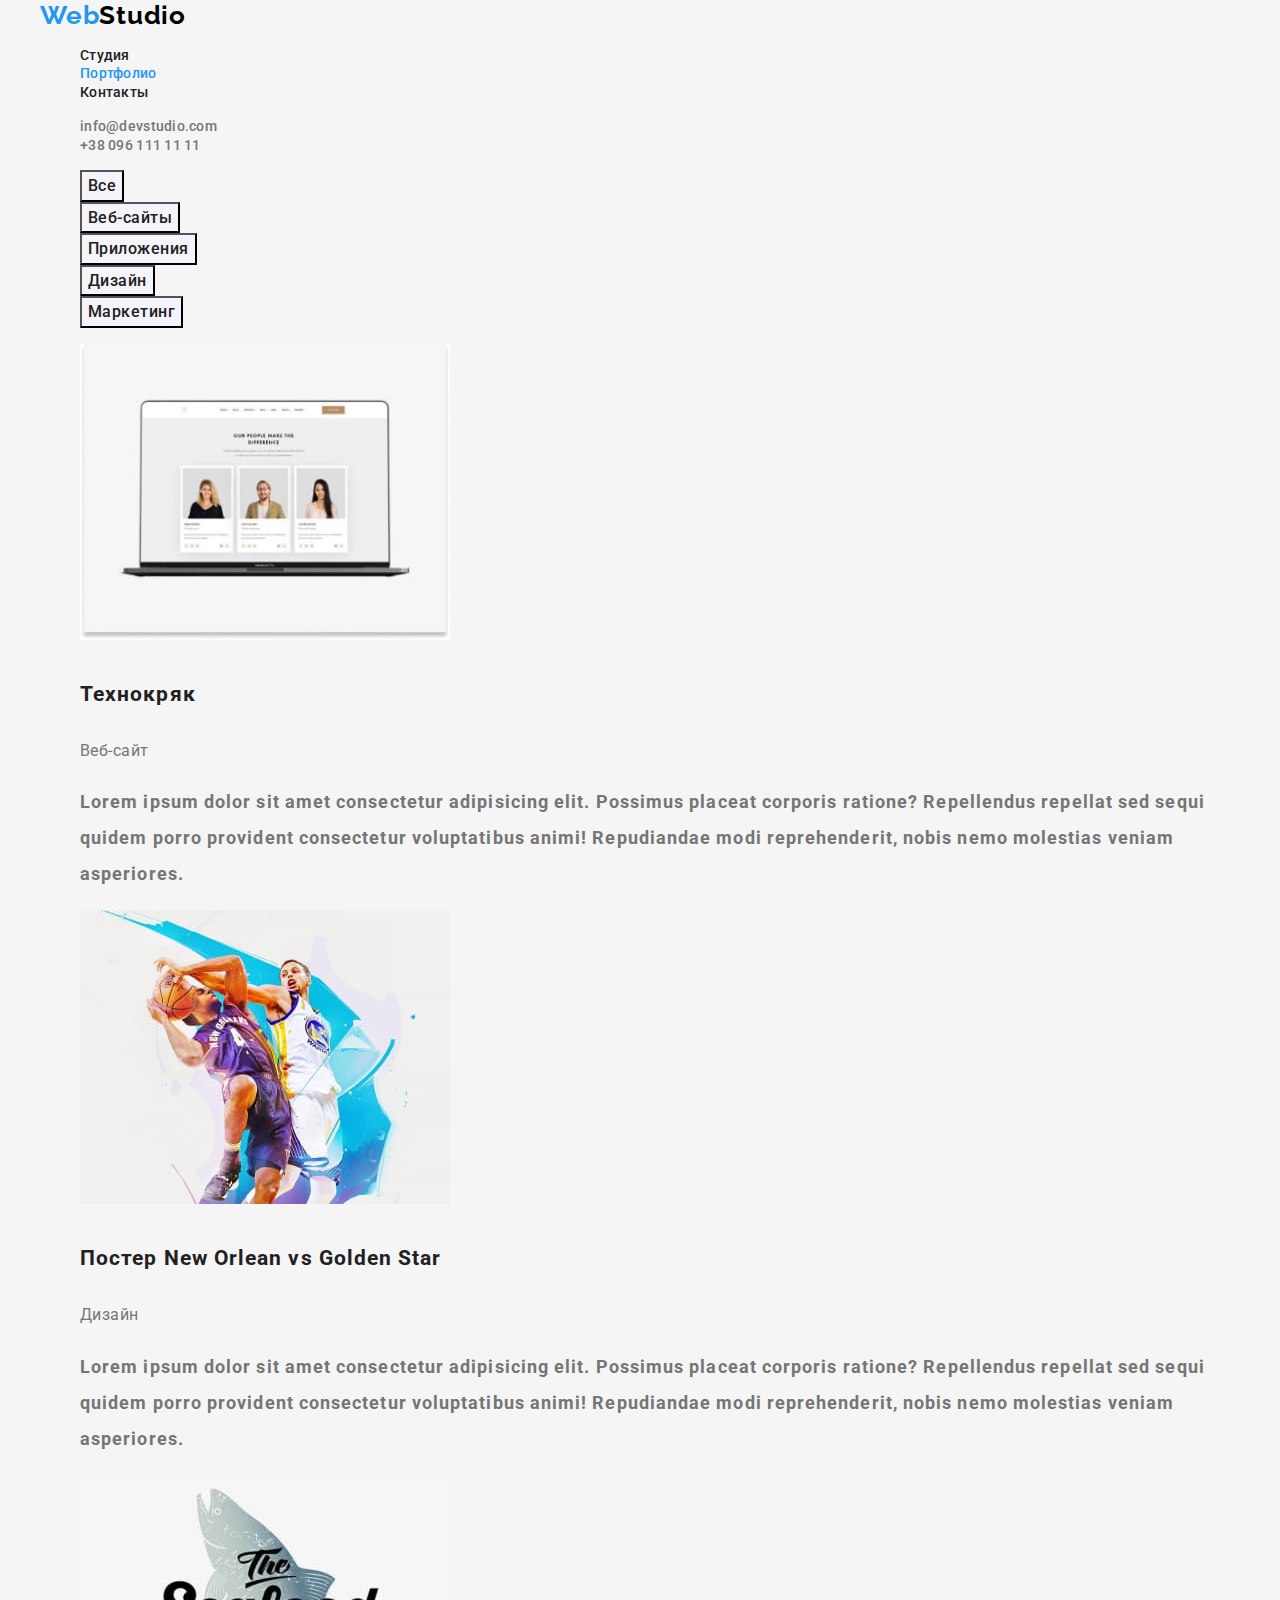
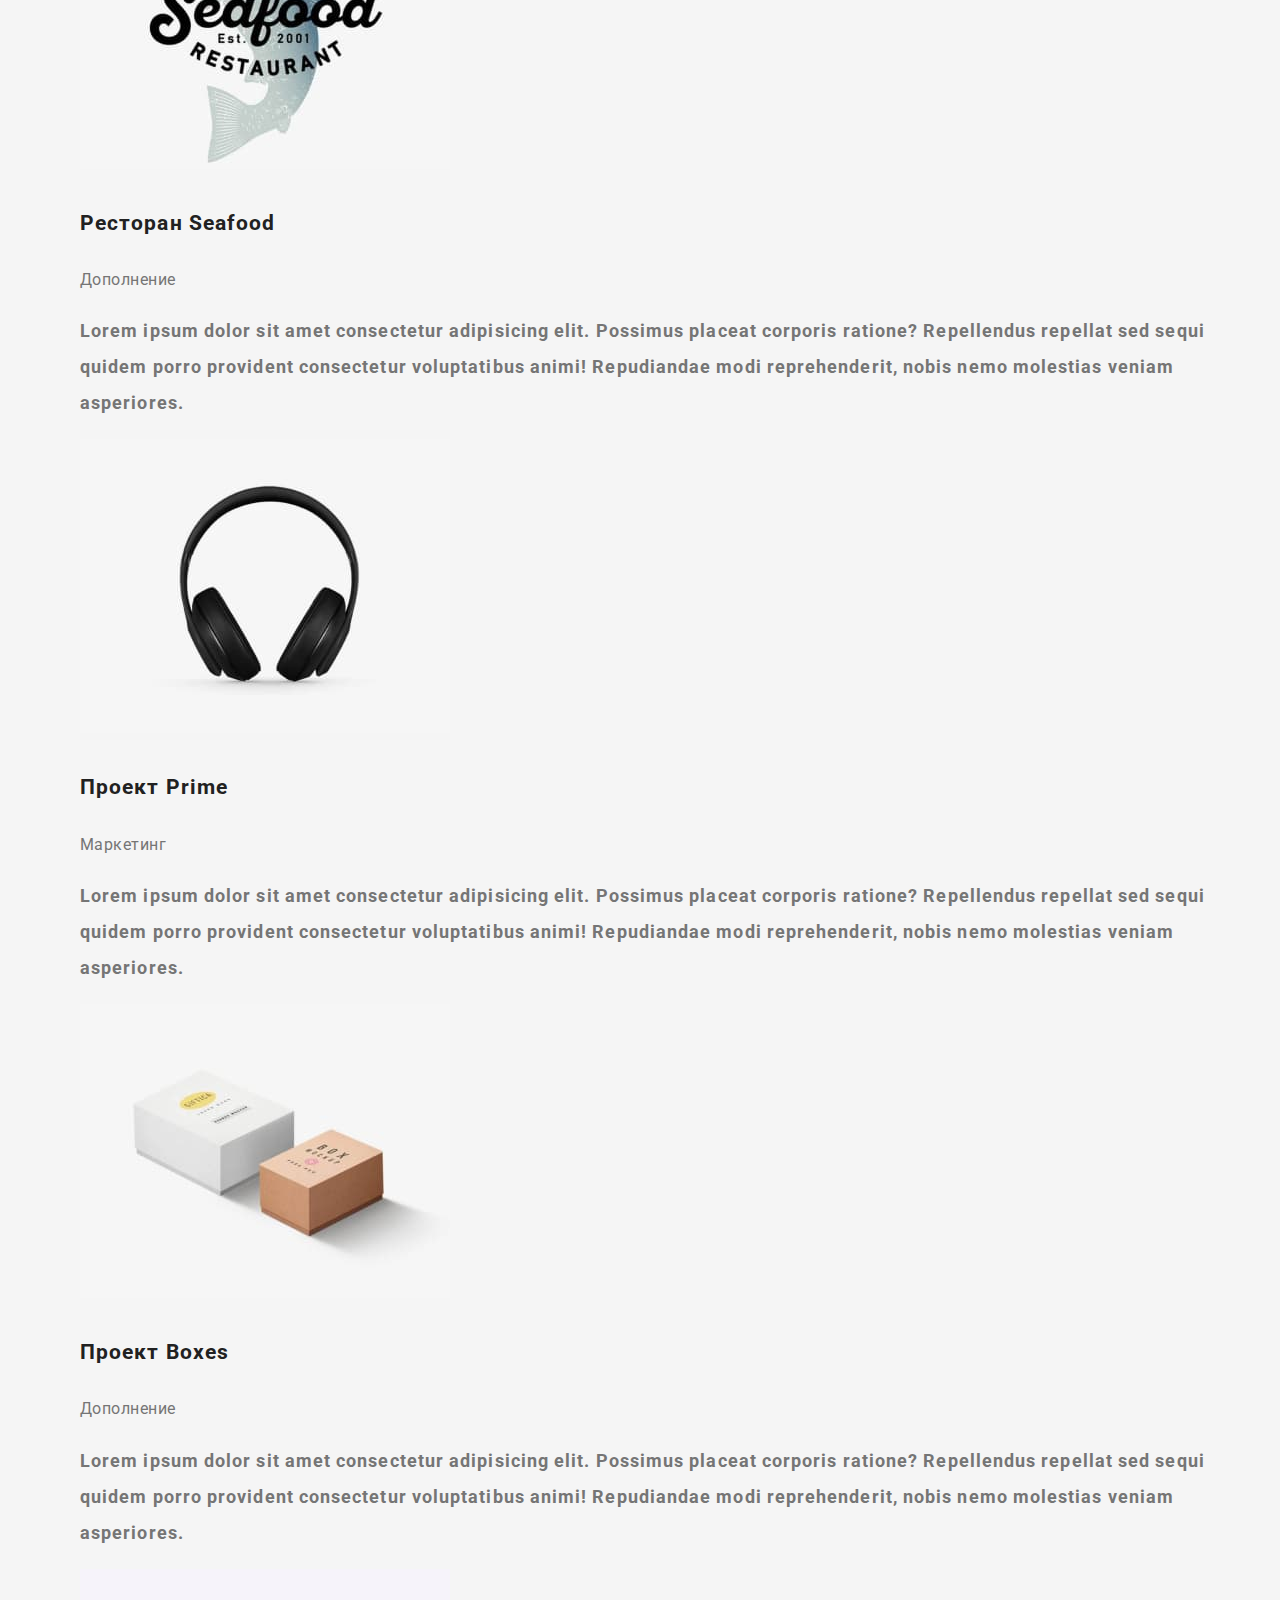
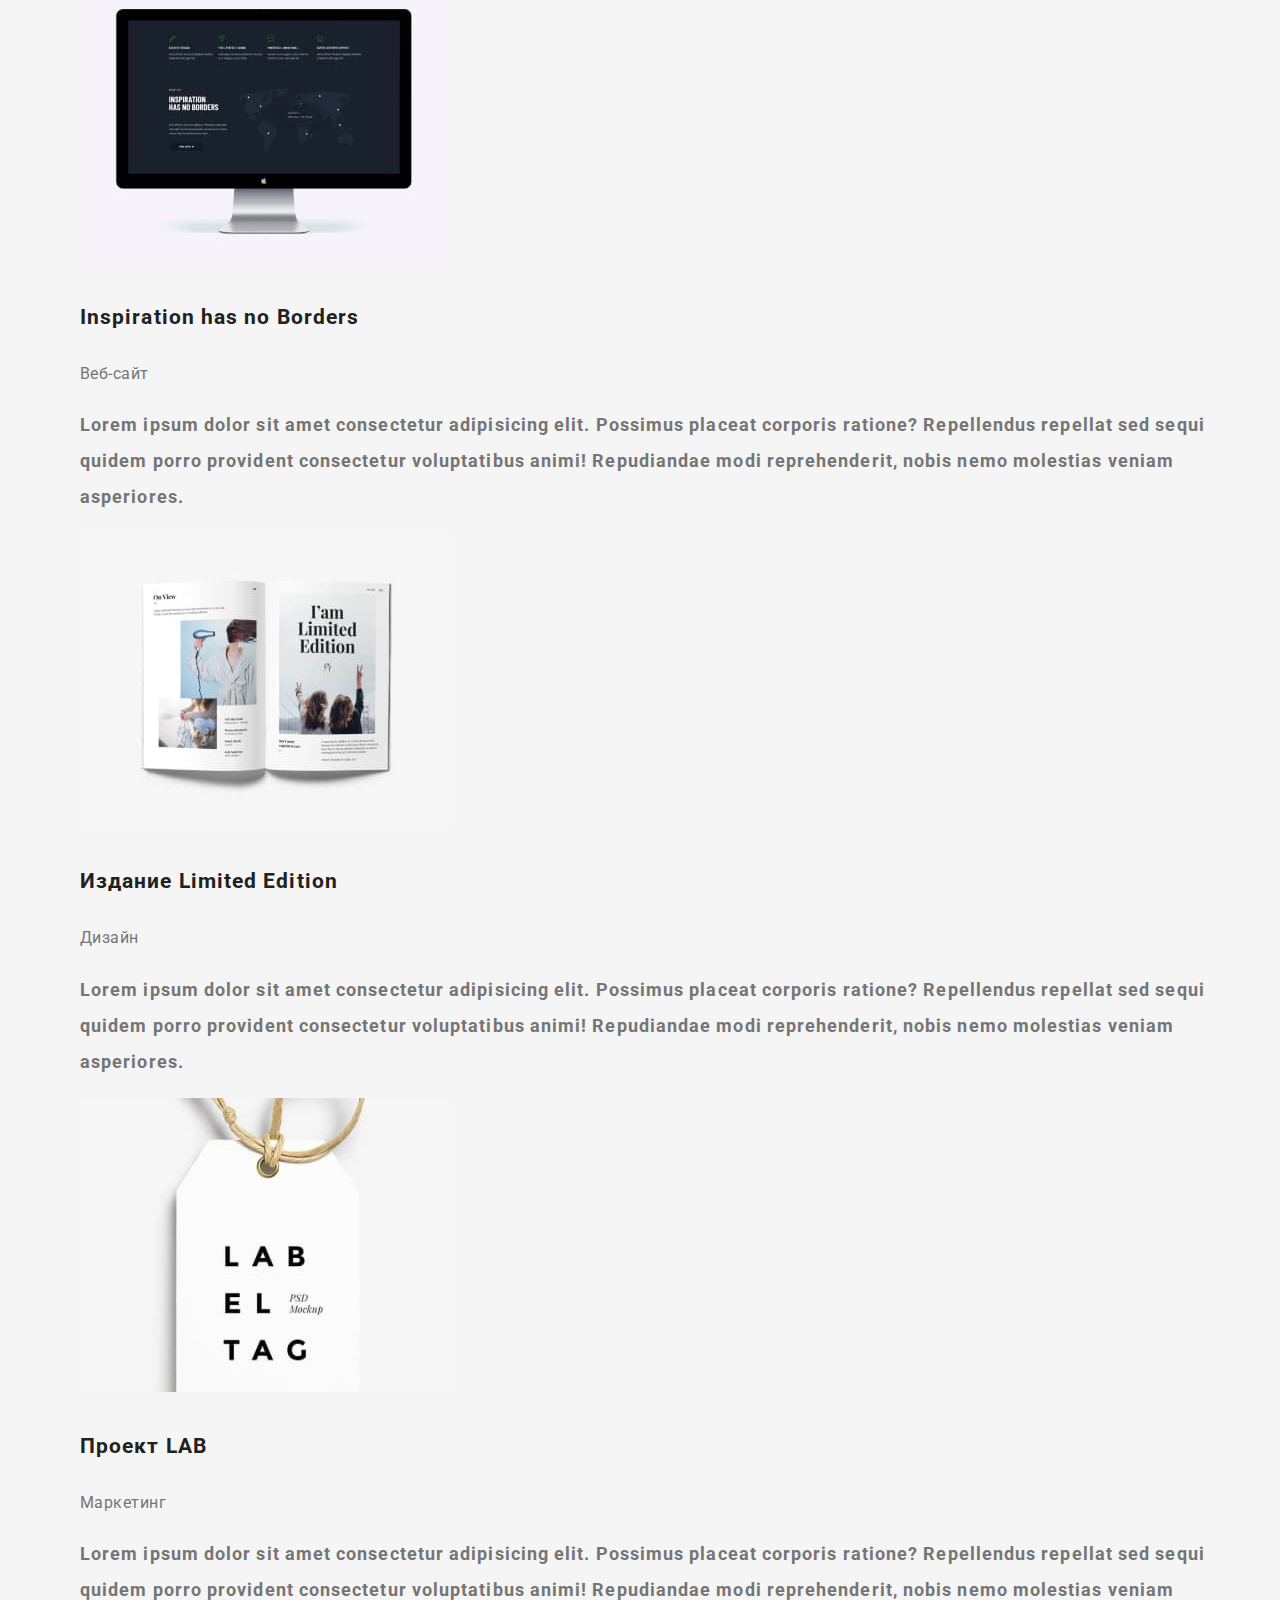
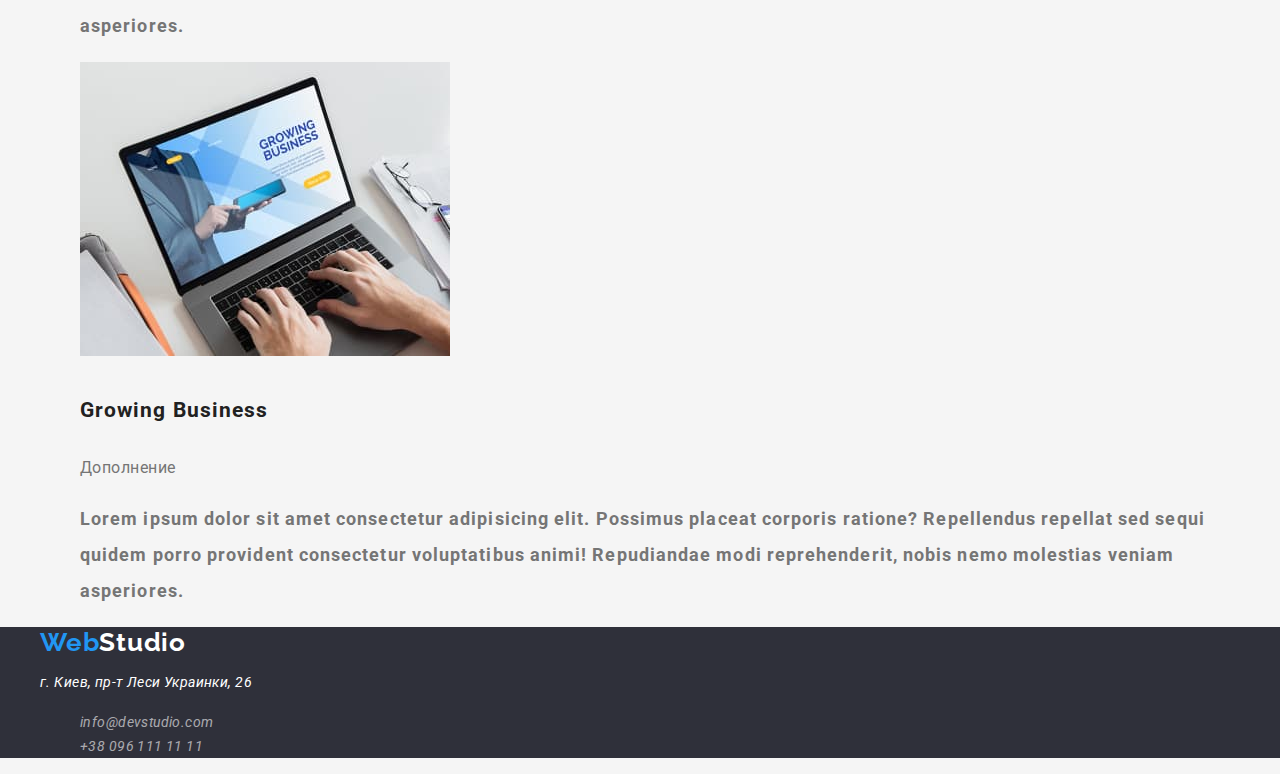
==== portfolio.html @ 1d590a6f "создал container" ====
<!DOCTYPE html>
<html lang="ru">
  <head>
    <meta charset="UTF-8" />
    <meta name="viewport" content="width=device-width, initial-scale=1.0" />
    <title>Document</title>
    <link rel="preconnect" href="https://fonts.googleapis.com" />
    <link rel="preconnect" href="https://fonts.gstatic.com" crossorigin />
    <link
      href="https://fonts.googleapis.com/css2?family=Raleway:wght@700&family=Roboto:wght@400;500;700;900&display=swap"
      rel="stylesheet"
    />
    <link
      rel="stylesheet"
      href="https://cdnjs.cloudflare.com/ajax/libs/modern-normalize/2.0.0/modern-normalize.min.css"
    />
    <link rel="stylesheet" href="./css/styles.css" />
  </head>
  <body class="page">
    <!--Шапка сайта-->
    <header>
      <nav class="container">
        <a class="logo link" href="./index.html">
          <span class="web">Web</span>Studio
        </a>
        <ul class="site-nav list">
          <li><a class="link" href="./index.html">Студия</a></li>
          <li><a class="link current" href="">Портфолио</a></li>
          <li><a class="link" href="">Контакты</a></li>
        </ul>

        <ul class="auth-nav list">
          <li><a class="link" href="">info@devstudio.com</a></li>
          <li><a class="link" href="">+38 096 111 11 11</a></li>
        </ul>
      </nav>
    </header>

    <!-- Проекты -->
    <main>
      <section>
        <div class="container">
          <ul class="filter-buttons list">
            <li><button type="button">Все</button></li>
            <li>
              <button type="button">Веб-сайты</button>
            </li>
            <li>
              <button type="button">Приложения</button>
            </li>
            <li><button type="button">Дизайн</button></li>
            <li>
              <button type="button">Маркетинг</button>
            </li>
          </ul>
        </div>

        <div class="container">
          <ul class="portfolio-items list">
            <li>
              <a class="item link" href=""
                ><img
                  src="./images/portfolio/img1.jpg"
                  alt="фотографии людей на экране ноутбука"
                  width="370"
                />
                <h3>Технокряк</h3>
                <p class="project">Веб-сайт</p>
                <p class="project-description">
                  Lorem ipsum dolor sit amet consectetur adipisicing elit.
                  Possimus placeat corporis ratione? Repellendus repellat sed
                  sequi quidem porro provident consectetur voluptatibus animi!
                  Repudiandae modi reprehenderit, nobis nemo molestias veniam
                  asperiores.
                </p></a
              >
            </li>
            <li>
              <a class="item link" href="">
                <img
                  src="./images/portfolio/img2.jpg"
                  alt="два баскетболиста"
                  width="370"
                />
                <h3>Постер New Orlean vs Golden Star</h3>
                <p class="project">Дизайн</p>
                <p class="project-description">
                  Lorem ipsum dolor sit amet consectetur adipisicing elit.
                  Possimus placeat corporis ratione? Repellendus repellat sed
                  sequi quidem porro provident consectetur voluptatibus animi!
                  Repudiandae modi reprehenderit, nobis nemo molestias veniam
                  asperiores.
                </p></a
              >
            </li>
            <li>
              <a class="item link" href="">
                <img
                  src="./images/portfolio/img3.jpg"
                  alt="логотип ресторана"
                  width="370"
                />
                <h3>Ресторан Seafood</h3>
                <p class="project">Дополнение</p>
                <p class="project-description">
                  Lorem ipsum dolor sit amet consectetur adipisicing elit.
                  Possimus placeat corporis ratione? Repellendus repellat sed
                  sequi quidem porro provident consectetur voluptatibus animi!
                  Repudiandae modi reprehenderit, nobis nemo molestias veniam
                  asperiores.
                </p></a
              >
            </li>
            <li>
              <a class="item link" href="">
                <img
                  src="./images/portfolio/img4.jpg"
                  alt="наушники"
                  width="370"
                />
                <h3>Проект Prime</h3>
                <p class="project">Маркетинг</p>
                <p class="project-description">
                  Lorem ipsum dolor sit amet consectetur adipisicing elit.
                  Possimus placeat corporis ratione? Repellendus repellat sed
                  sequi quidem porro provident consectetur voluptatibus animi!
                  Repudiandae modi reprehenderit, nobis nemo molestias veniam
                  asperiores.
                </p></a
              >
            </li>
            <li>
              <a class="item link" href="">
                <img
                  src="./images/portfolio/img5.jpg"
                  alt="две коробки"
                  width="370"
                />
                <h3>Проект Boxes</h3>
                <p class="project">Дополнение</p>
                <p class="project-description">
                  Lorem ipsum dolor sit amet consectetur adipisicing elit.
                  Possimus placeat corporis ratione? Repellendus repellat sed
                  sequi quidem porro provident consectetur voluptatibus animi!
                  Repudiandae modi reprehenderit, nobis nemo molestias veniam
                  asperiores.
                </p></a
              >
            </li>
            <li>
              <a class="item link" href="">
                <img
                  src="./images/portfolio/img6.jpg"
                  alt="монитор компьютера"
                  width="370"
                />
                <h3>Inspiration has no Borders</h3>
                <p class="project">Веб-сайт</p>
                <p class="project-description">
                  Lorem ipsum dolor sit amet consectetur adipisicing elit.
                  Possimus placeat corporis ratione? Repellendus repellat sed
                  sequi quidem porro provident consectetur voluptatibus animi!
                  Repudiandae modi reprehenderit, nobis nemo molestias veniam
                  asperiores.
                </p></a
              >
            </li>
            <li>
              <a class="item link" href="">
                <img
                  src="./images/portfolio/img7.jpg"
                  alt="открытая книга"
                  width="370"
                />
                <h3>Издание Limited Edition</h3>
                <p class="project">Дизайн</p>
                <p class="project-description">
                  Lorem ipsum dolor sit amet consectetur adipisicing elit.
                  Possimus placeat corporis ratione? Repellendus repellat sed
                  sequi quidem porro provident consectetur voluptatibus animi!
                  Repudiandae modi reprehenderit, nobis nemo molestias veniam
                  asperiores.
                </p></a
              >
            </li>
            <li>
              <a class="item link" href="">
                <img
                  src="./images/portfolio/img8.jpg"
                  alt="ярлык на нитке"
                  width="370"
                />
                <h3>Проект LAB</h3>
                <p class="project">Маркетинг</p>
                <p class="project-description">
                  Lorem ipsum dolor sit amet consectetur adipisicing elit.
                  Possimus placeat corporis ratione? Repellendus repellat sed
                  sequi quidem porro provident consectetur voluptatibus animi!
                  Repudiandae modi reprehenderit, nobis nemo molestias veniam
                  asperiores.
                </p></a
              >
            </li>
            <li>
              <a class="item link" href="">
                <img
                  src="./images/portfolio/img9.jpg"
                  alt="человек работющий за ноутбуком"
                  width="370"
                />
                <h3>Growing Business</h3>
                <p class="project">Дополнение</p>
                <p class="project-description">
                  Lorem ipsum dolor sit amet consectetur adipisicing elit.
                  Possimus placeat corporis ratione? Repellendus repellat sed
                  sequi quidem porro provident consectetur voluptatibus animi!
                  Repudiandae modi reprehenderit, nobis nemo molestias veniam
                  asperiores.
                </p></a
              >
            </li>
          </ul>
        </div>
      </section>
    </main>

    <!--Подвал-->
    <footer class="main-footer">
      <div class="container">
        <a class="logo link" href="/index.html">
          <span class="web">Web</span>Studio
        </a>
        <address>
          <p class="location">г. Киев, пр-т Леси Украинки, 26</p>
        </address>
        <address>
          <ul class="list">
            <li class="address-element">
              <a class="link" href="">info@devstudio.com</a>
            </li>
            <li class="address-element">
              <a class="link" href="">+38 096 111 11 11</a>
            </li>
          </ul>
        </address>
      </div>
    </footer>
  </body>
</html>
---- css/styles.css ----
:root {
  --header-color: #212121;
  --dark-bg-color: #2f303a;
  --text-color: #757575;
  --text-header: #ffffff;
  --accent-color: #2196f3;
  --primary-background: #f5f5f5;
  --secondary-background: #f5f4fa;
  --additional-background: #2f303a;
  --ligo-black: #000000;
  --address-element: rgba(255, 255, 255, 0.6);
}

.page {
  background-color: var(--primary-background);
  color: var(--header-color);

  font-family: roboto, sans-serif;
}

.list {
  list-style: none;
}

.link {
  text-decoration: none;
}

.container {
  width: 1230px;
  padding-left: 15px;
  padding-right: 15px;
  margin: 0 auto;
}

/* Шапка */
header .logo {
  color: var(--ligo-black);
  font-family: raleway;

  font-size: 26px;
  font-weight: 700;
  line-height: normal;
  letter-spacing: 0.78px;
}

.web {
  color: var(--accent-color);
}

.logo:hover,
.logo:focus {
  color: var(--accent-color);
}

.site-nav .link {
  color: var(--header-color);

  font-size: 14px;
  font-weight: 500;
  line-height: normal;
  letter-spacing: 0.28px;
}

.site-nav .link:hover,
.site-nav .link:focus {
  color: var(--accent-color);
}

.site-nav .link.current {
  color: var(--accent-color);
}

.auth-nav .link {
  color: var(--text-color);

  font-size: 14px;
  font-weight: 500;
  line-height: normal;
  letter-spacing: 0.28px;
}

.auth-nav .link:hover,
.auth-nav .link:focus {
  color: var(--accent-color);
}

/* Герой */
.hero {
  background-color: var(--dark-bg-color);
}

.hero-text {
  color: var(--text-header);

  text-align: center;
  text-shadow: 0px 4px 4px rgba(0, 0, 0, 0.25);

  font-size: 44px;
  font-weight: 900;
  line-height: 1.4;
  letter-spacing: 2.64px;
  text-transform: uppercase;
}

.hero-button {
  width: 216px;
  height: 50px;

  background-color: var(--accent-color);
  border: none;

  color: #fff;

  text-align: center;
  font-size: 16px;
  font-weight: 700;
  line-height: 1.9;
  letter-spacing: 0.96px;
}

/* Преимущества */
.hide-title {
  opacity: 0;
}

.advantages {
  font-size: 14px;
  font-weight: 700;
  line-height: normal;
  letter-spacing: 0.42px;
  text-transform: uppercase;
}

.advantages .content {
  color: var(--text-color);

  color: #757575;

  font-size: 14px;
  font-weight: 400;
  line-height: 1.7;
  letter-spacing: 0.42px;
}

/* Чем мы занимаемся */
.business-title,
.team-title {
  text-align: center;
  font-size: 36px;
  font-weight: 700;
  line-height: normal;
  letter-spacing: 1.08px;
}

/* Наша команда */
.our-team {
  background-color: var(--secondary-background);
}

.command-title {
  text-align: center;
  font-size: 16px;
  font-weight: 500;
  line-height: normal;
  letter-spacing: 0.48px;
}

.team .speciality {
  color: var(--text-color);

  text-align: center;
  font-size: 16px;
  font-weight: 400;
  line-height: normal;
  letter-spacing: 0.48px;
}

/* Подвал */
.main-footer {
  background-color: var(--dark-bg-color);
}

footer .logo {
  color: var(--text-header);
  font-family: raleway;

  font-size: 26px;
  font-weight: 700;
  line-height: normal;
  letter-spacing: 0.78px;
}

address .location {
  color: var(--text-header);

  font-size: 14px;
  font-weight: 400;
  line-height: 1.7;
  letter-spacing: 0.42px;
}

.address-element .link {
  color: var(--address-element);

  font-size: 14px;
  font-weight: 400;
  line-height: 1.7;
  letter-spacing: 0.42px;
}

/* Портфолио */
.filter-buttons button {
  color: var(--header-color);
  background-color: var(--secondary-background);

  font-family: inherit; /*явно унаслеуй шрифт от page*/
  font-size: 16px;
  font-weight: 500;
  line-height: 1.6;
  letter-spacing: 0.48px;

  /* border: none; */
}

.filter-buttons button:hover,
.filter-buttons button:focus {
  color: var(--text-header);
  background-color: var(--accent-color);
}

.portfolio-items .item {
  color: var(--header-color);

  font-size: 18px;
  font-weight: 700;
  line-height: 2;
  letter-spacing: 1.08px;
}

.portfolio-items .project {
  color: var(--text-color);

  font-size: 16px;
  font-weight: 400;
  line-height: 1.9;
  letter-spacing: 0.48px;
}

.portfolio-items .project-description {
  color: var(--text-color);
}
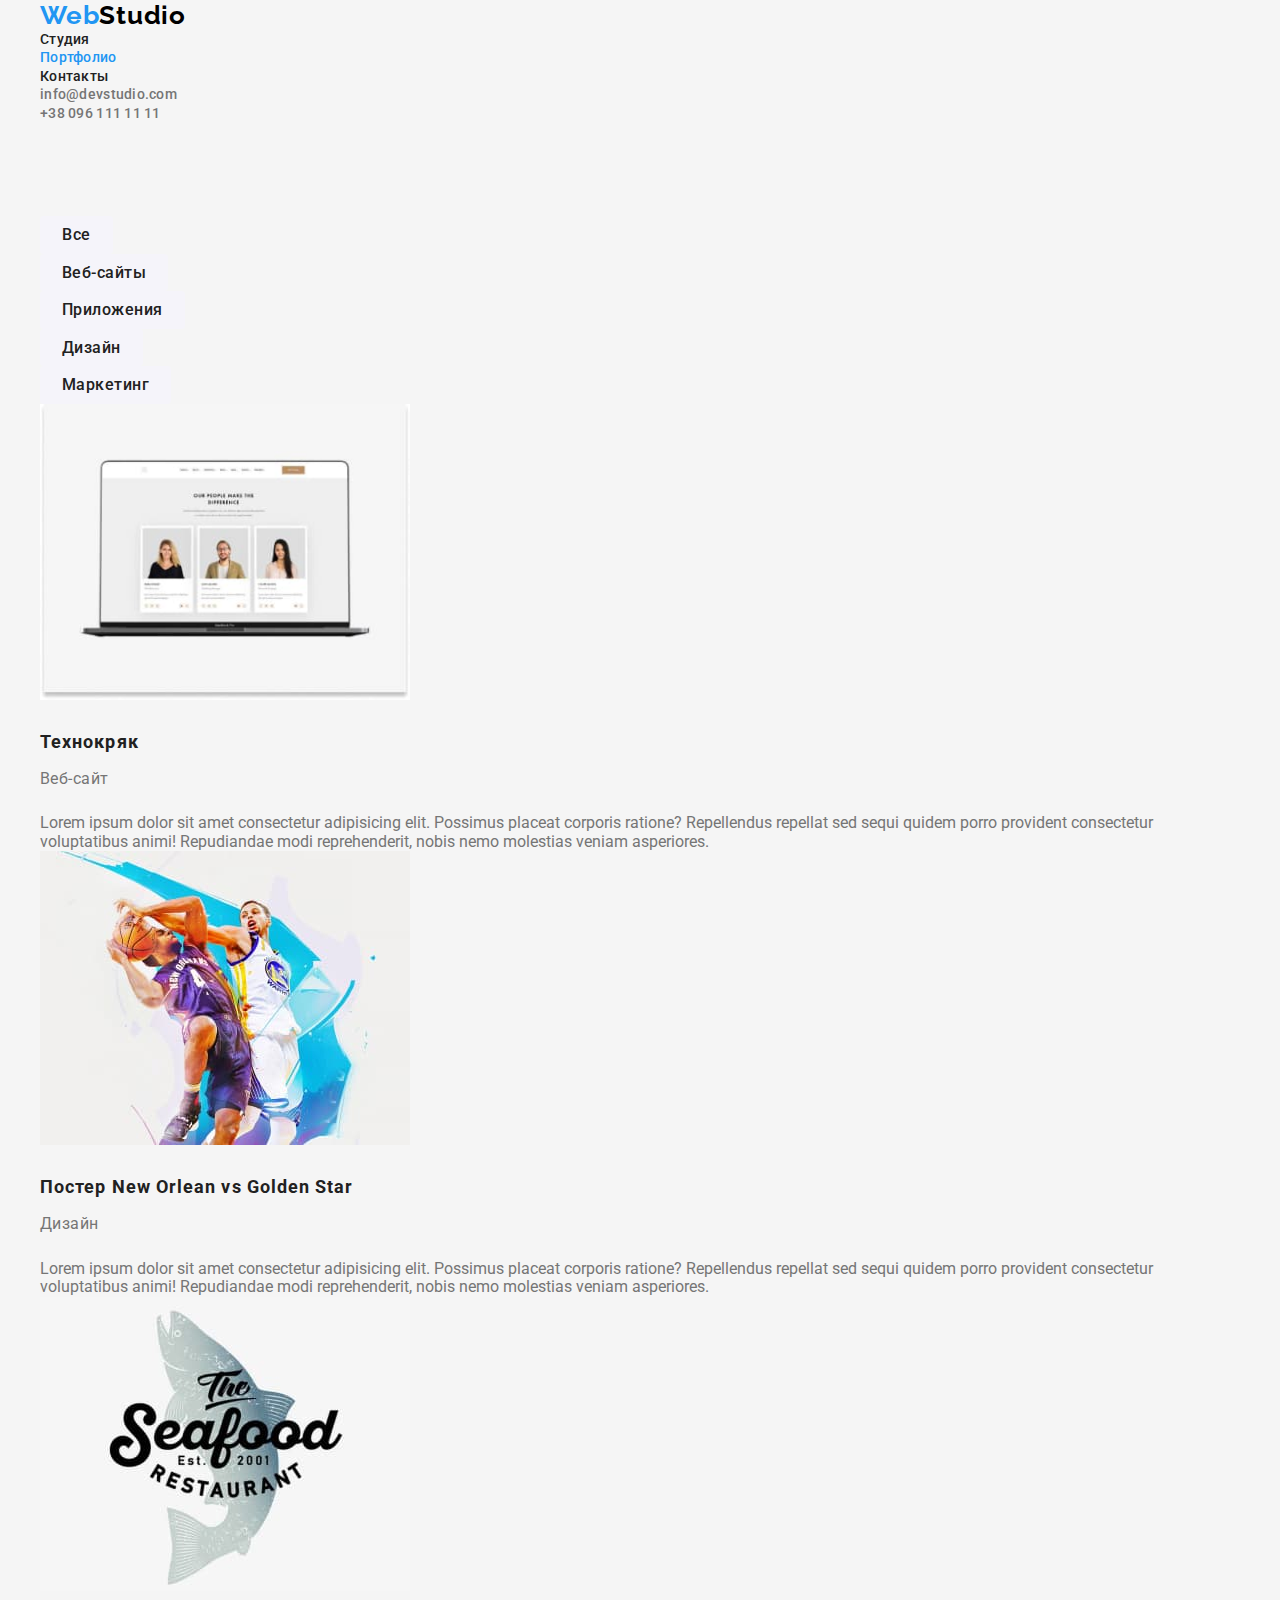
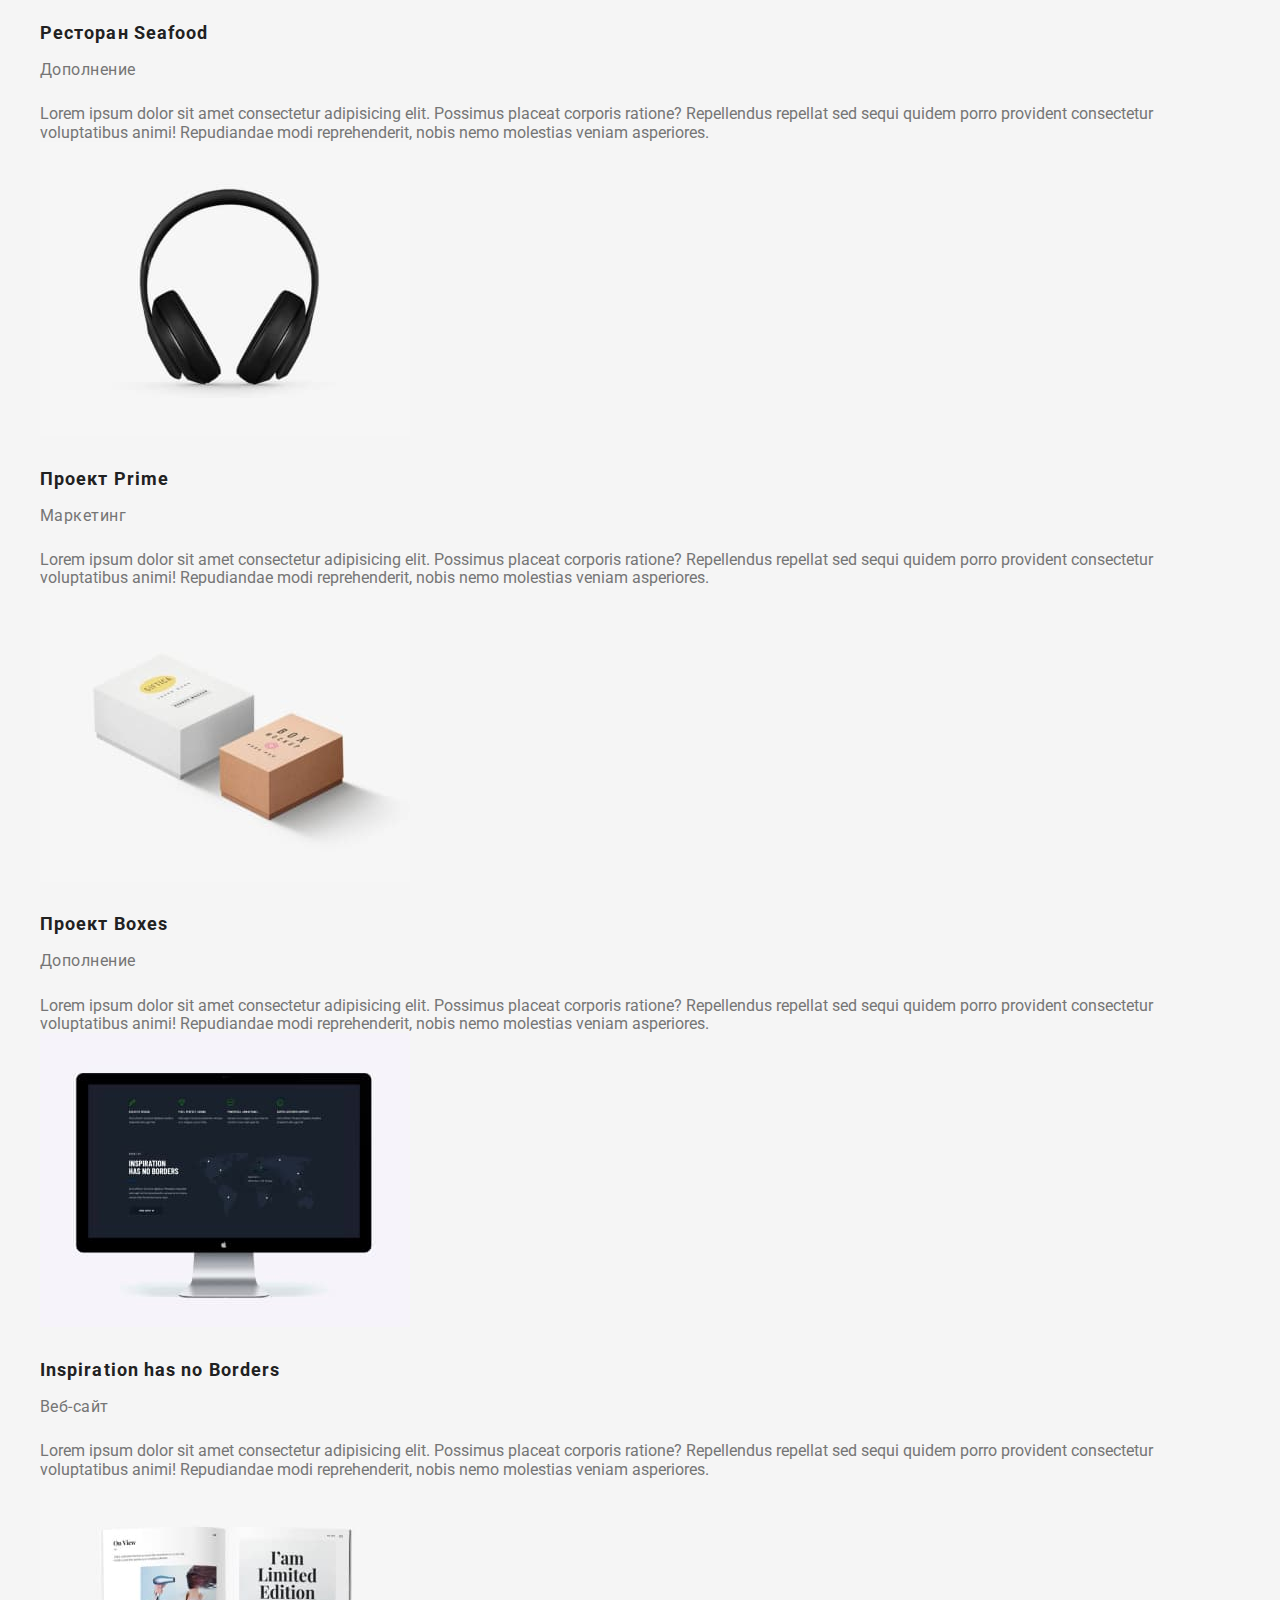
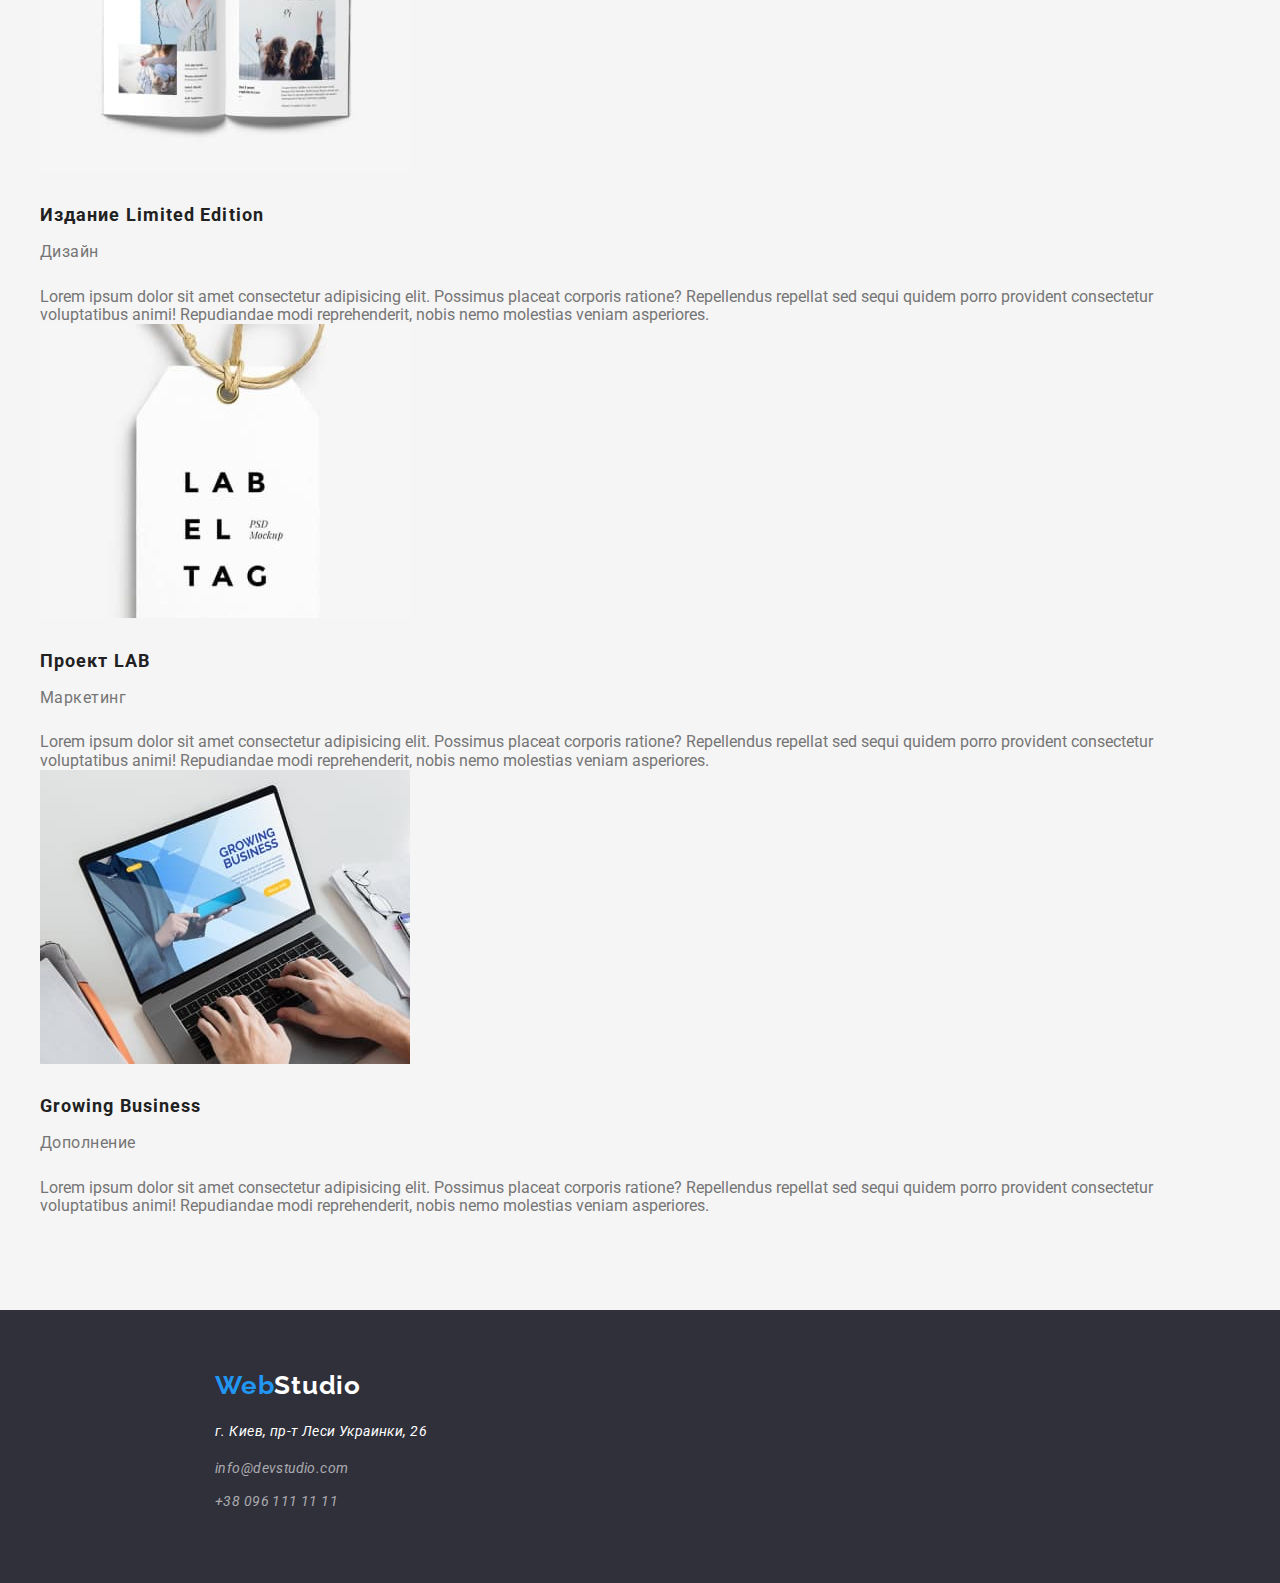
==== commit 62d41e38: "поправил футер в портфолио" ====
--- a/portfolio.html
+++ b/portfolio.html
@@ -19,26 +19,28 @@
   <body class="page">
     <!--Шапка сайта-->
     <header>
-      <nav class="container">
-        <a class="logo link" href="./index.html">
-          <span class="web">Web</span>Studio
-        </a>
-        <ul class="site-nav list">
-          <li><a class="link" href="./index.html">Студия</a></li>
-          <li><a class="link current" href="">Портфолио</a></li>
-          <li><a class="link" href="">Контакты</a></li>
-        </ul>
+      <div class="container">
+        <nav>
+          <a class="logo link" href="./index.html">
+            <span class="web">Web</span>Studio
+          </a>
+          <ul class="site-nav list">
+            <li><a class="link" href="./index.html">Студия</a></li>
+            <li><a class="link current" href="">Портфолио</a></li>
+            <li><a class="link" href="">Контакты</a></li>
+          </ul>
+        </nav>
 
         <ul class="auth-nav list">
           <li><a class="link" href="">info@devstudio.com</a></li>
           <li><a class="link" href="">+38 096 111 11 11</a></li>
         </ul>
-      </nav>
+      </div>
     </header>
 
     <!-- Проекты -->
     <main>
-      <section>
+      <section class="portfolio">
         <div class="container">
           <ul class="filter-buttons list">
             <li><button type="button">Все</button></li>
@@ -58,13 +60,13 @@
         <div class="container">
           <ul class="portfolio-items list">
             <li>
-              <a class="item link" href=""
+              <a class="link" href=""
                 ><img
                   src="./images/portfolio/img1.jpg"
                   alt="фотографии людей на экране ноутбука"
                   width="370"
                 />
-                <h3>Технокряк</h3>
+                <h3 class="portfolio-title">Технокряк</h3>
                 <p class="project">Веб-сайт</p>
                 <p class="project-description">
                   Lorem ipsum dolor sit amet consectetur adipisicing elit.
@@ -76,13 +78,15 @@
               >
             </li>
             <li>
-              <a class="item link" href="">
+              <a class="link" href="">
                 <img
                   src="./images/portfolio/img2.jpg"
                   alt="два баскетболиста"
                   width="370"
                 />
-                <h3>Постер New Orlean vs Golden Star</h3>
+                <h3 class="portfolio-title">
+                  Постер New Orlean vs Golden Star
+                </h3>
                 <p class="project">Дизайн</p>
                 <p class="project-description">
                   Lorem ipsum dolor sit amet consectetur adipisicing elit.
@@ -94,13 +98,13 @@
               >
             </li>
             <li>
-              <a class="item link" href="">
+              <a class="link" href="">
                 <img
                   src="./images/portfolio/img3.jpg"
                   alt="логотип ресторана"
                   width="370"
                 />
-                <h3>Ресторан Seafood</h3>
+                <h3 class="portfolio-title">Ресторан Seafood</h3>
                 <p class="project">Дополнение</p>
                 <p class="project-description">
                   Lorem ipsum dolor sit amet consectetur adipisicing elit.
@@ -112,13 +116,13 @@
               >
             </li>
             <li>
-              <a class="item link" href="">
+              <a class="link" href="">
                 <img
                   src="./images/portfolio/img4.jpg"
                   alt="наушники"
                   width="370"
                 />
-                <h3>Проект Prime</h3>
+                <h3 class="portfolio-title">Проект Prime</h3>
                 <p class="project">Маркетинг</p>
                 <p class="project-description">
                   Lorem ipsum dolor sit amet consectetur adipisicing elit.
@@ -130,13 +134,13 @@
               >
             </li>
             <li>
-              <a class="item link" href="">
+              <a class="link" href="">
                 <img
                   src="./images/portfolio/img5.jpg"
                   alt="две коробки"
                   width="370"
                 />
-                <h3>Проект Boxes</h3>
+                <h3 class="portfolio-title">Проект Boxes</h3>
                 <p class="project">Дополнение</p>
                 <p class="project-description">
                   Lorem ipsum dolor sit amet consectetur adipisicing elit.
@@ -148,13 +152,13 @@
               >
             </li>
             <li>
-              <a class="item link" href="">
+              <a class="link" href="">
                 <img
                   src="./images/portfolio/img6.jpg"
                   alt="монитор компьютера"
                   width="370"
                 />
-                <h3>Inspiration has no Borders</h3>
+                <h3 class="portfolio-title">Inspiration has no Borders</h3>
                 <p class="project">Веб-сайт</p>
                 <p class="project-description">
                   Lorem ipsum dolor sit amet consectetur adipisicing elit.
@@ -166,13 +170,13 @@
               >
             </li>
             <li>
-              <a class="item link" href="">
+              <a class="link" href="">
                 <img
                   src="./images/portfolio/img7.jpg"
                   alt="открытая книга"
                   width="370"
                 />
-                <h3>Издание Limited Edition</h3>
+                <h3 class="portfolio-title">Издание Limited Edition</h3>
                 <p class="project">Дизайн</p>
                 <p class="project-description">
                   Lorem ipsum dolor sit amet consectetur adipisicing elit.
@@ -184,13 +188,13 @@
               >
             </li>
             <li>
-              <a class="item link" href="">
+              <a class="link" href="">
                 <img
                   src="./images/portfolio/img8.jpg"
                   alt="ярлык на нитке"
                   width="370"
                 />
-                <h3>Проект LAB</h3>
+                <h3 class="portfolio-title">Проект LAB</h3>
                 <p class="project">Маркетинг</p>
                 <p class="project-description">
                   Lorem ipsum dolor sit amet consectetur adipisicing elit.
@@ -202,13 +206,13 @@
               >
             </li>
             <li>
-              <a class="item link" href="">
+              <a class="link" href="">
                 <img
                   src="./images/portfolio/img9.jpg"
                   alt="человек работющий за ноутбуком"
                   width="370"
                 />
-                <h3>Growing Business</h3>
+                <h3 class="portfolio-title">Growing Business</h3>
                 <p class="project">Дополнение</p>
                 <p class="project-description">
                   Lorem ipsum dolor sit amet consectetur adipisicing elit.
@@ -226,24 +230,22 @@
 
     <!--Подвал-->
     <footer class="main-footer">
-      <div class="container">
-        <a class="logo link" href="/index.html">
-          <span class="web">Web</span>Studio
-        </a>
-        <address>
-          <p class="location">г. Киев, пр-т Леси Украинки, 26</p>
-        </address>
-        <address>
-          <ul class="list">
-            <li class="address-element">
-              <a class="link" href="">info@devstudio.com</a>
-            </li>
-            <li class="address-element">
-              <a class="link" href="">+38 096 111 11 11</a>
-            </li>
-          </ul>
-        </address>
-      </div>
+      <a class="logo link" href="/index.html">
+        <span class="web">Web</span>Studio
+      </a>
+      <address>
+        <p class="location">г. Киев, пр-т Леси Украинки, 26</p>
+      </address>
+      <address>
+        <ul class="list">
+          <li class="address-element">
+            <a class="link" href="">info@devstudio.com</a>
+          </li>
+          <li class="address-element">
+            <a class="link" href="">+38 096 111 11 11</a>
+          </li>
+        </ul>
+      </address>
     </footer>
   </body>
 </html>
--- a/css/styles.css
+++ b/css/styles.css
@@ -20,6 +20,8 @@
 
 .list {
   list-style: none;
+  padding: 0;
+  margin: 0;
 }
 
 .link {
@@ -30,7 +32,8 @@
   width: 1230px;
   padding-left: 15px;
   padding-right: 15px;
-  margin: 0 auto;
+  margin-left: auto;
+  margin-right: auto;
 }
 
 /* Шапка */
@@ -87,13 +90,19 @@
 
 /* Герой */
 .hero {
+  padding: 200px 0;
+
+  text-align: center;
+  margin-bottom: 66px;
+
   background-color: var(--dark-bg-color);
 }
 
 .hero-text {
+  margin-top: 0;
+  margin-bottom: 30px;
+
   color: var(--text-header);
-
-  text-align: center;
   text-shadow: 0px 4px 4px rgba(0, 0, 0, 0.25);
 
   font-size: 44px;
@@ -104,12 +113,12 @@
 }
 
 .hero-button {
-  width: 216px;
-  height: 50px;
+  border: none;
+  border-radius: 4px;
+  padding: 10px 32px;
+  text-align: center;
 
   background-color: var(--accent-color);
-  border: none;
-
   color: #fff;
 
   text-align: center;
@@ -122,9 +131,15 @@
 /* Преимущества */
 .hide-title {
   opacity: 0;
+  margin-top: 0;
+  margin-bottom: 0;
 }
 
 .advantages {
+  margin-bottom: 94px;
+}
+
+.advantages-items {
   font-size: 14px;
   font-weight: 700;
   line-height: normal;
@@ -132,10 +147,21 @@
   text-transform: uppercase;
 }
 
-.advantages .content {
-  color: var(--text-color);
-
-  color: #757575;
+.advantages-title {
+  margin-top: 0;
+  margin-bottom: 10px;
+
+  font-size: 14px;
+  font-weight: 700;
+  line-height: 1.1;
+  letter-spacing: 0.03em;
+  text-align: left;
+}
+
+.advantages-items .content {
+  margin: 0;
+
+  color: var(--text-color);
 
   font-size: 14px;
   font-weight: 400;
@@ -144,8 +170,15 @@
 }
 
 /* Чем мы занимаемся */
-.business-title,
+.classes {
+  margin-bottom: 94px;
+}
+
+.classes-title,
 .team-title {
+  margin-top: 0;
+  margin-bottom: 50px;
+
   text-align: center;
   font-size: 36px;
   font-weight: 700;
@@ -155,10 +188,16 @@
 
 /* Наша команда */
 .our-team {
+  padding-top: 94px;
+  padding-bottom: 94px;
+
   background-color: var(--secondary-background);
 }
 
 .command-title {
+  margin-top: 30px;
+  margin-bottom: 10px;
+
   text-align: center;
   font-size: 16px;
   font-weight: 500;
@@ -167,6 +206,8 @@
 }
 
 .team .speciality {
+  margin: 0;
+
   color: var(--text-color);
 
   text-align: center;
@@ -178,10 +219,15 @@
 
 /* Подвал */
 .main-footer {
+  padding: 60px 0 60px 215px;
+
   background-color: var(--dark-bg-color);
 }
 
 footer .logo {
+  display: inline-block;
+  margin-bottom: 20px;
+
   color: var(--text-header);
   font-family: raleway;
 
@@ -192,6 +238,8 @@
 }
 
 address .location {
+  margin-top: 0;
+
   color: var(--text-header);
 
   font-size: 14px;
@@ -201,6 +249,9 @@
 }
 
 .address-element .link {
+  display: inline-block;
+  margin-bottom: 9px;
+
   color: var(--address-element);
 
   font-size: 14px;
@@ -210,7 +261,18 @@
 }
 
 /* Портфолио */
+.portfolio {
+  padding: 94px 0;
+}
+
 .filter-buttons button {
+  display: inline-block;
+  min-width: 73px;
+  padding: 6px 22px;
+  border: none;
+  border-radius: 4px;
+  text-align: center;
+
   color: var(--header-color);
   background-color: var(--secondary-background);
 
@@ -219,8 +281,6 @@
   font-weight: 500;
   line-height: 1.6;
   letter-spacing: 0.48px;
-
-  /* border: none; */
 }
 
 .filter-buttons button:hover,
@@ -229,7 +289,10 @@
   background-color: var(--accent-color);
 }
 
-.portfolio-items .item {
+.portfolio-title {
+  margin-top: 20px;
+  margin-bottom: 4px;
+
   color: var(--header-color);
 
   font-size: 18px;
@@ -239,6 +302,9 @@
 }
 
 .portfolio-items .project {
+  margin-top: 0;
+  margin-bottom: 20px;
+
   color: var(--text-color);
 
   font-size: 16px;
@@ -248,5 +314,7 @@
 }
 
 .portfolio-items .project-description {
-  color: var(--text-color);
-}
+  margin: 0;
+
+  color: var(--text-color);
+}
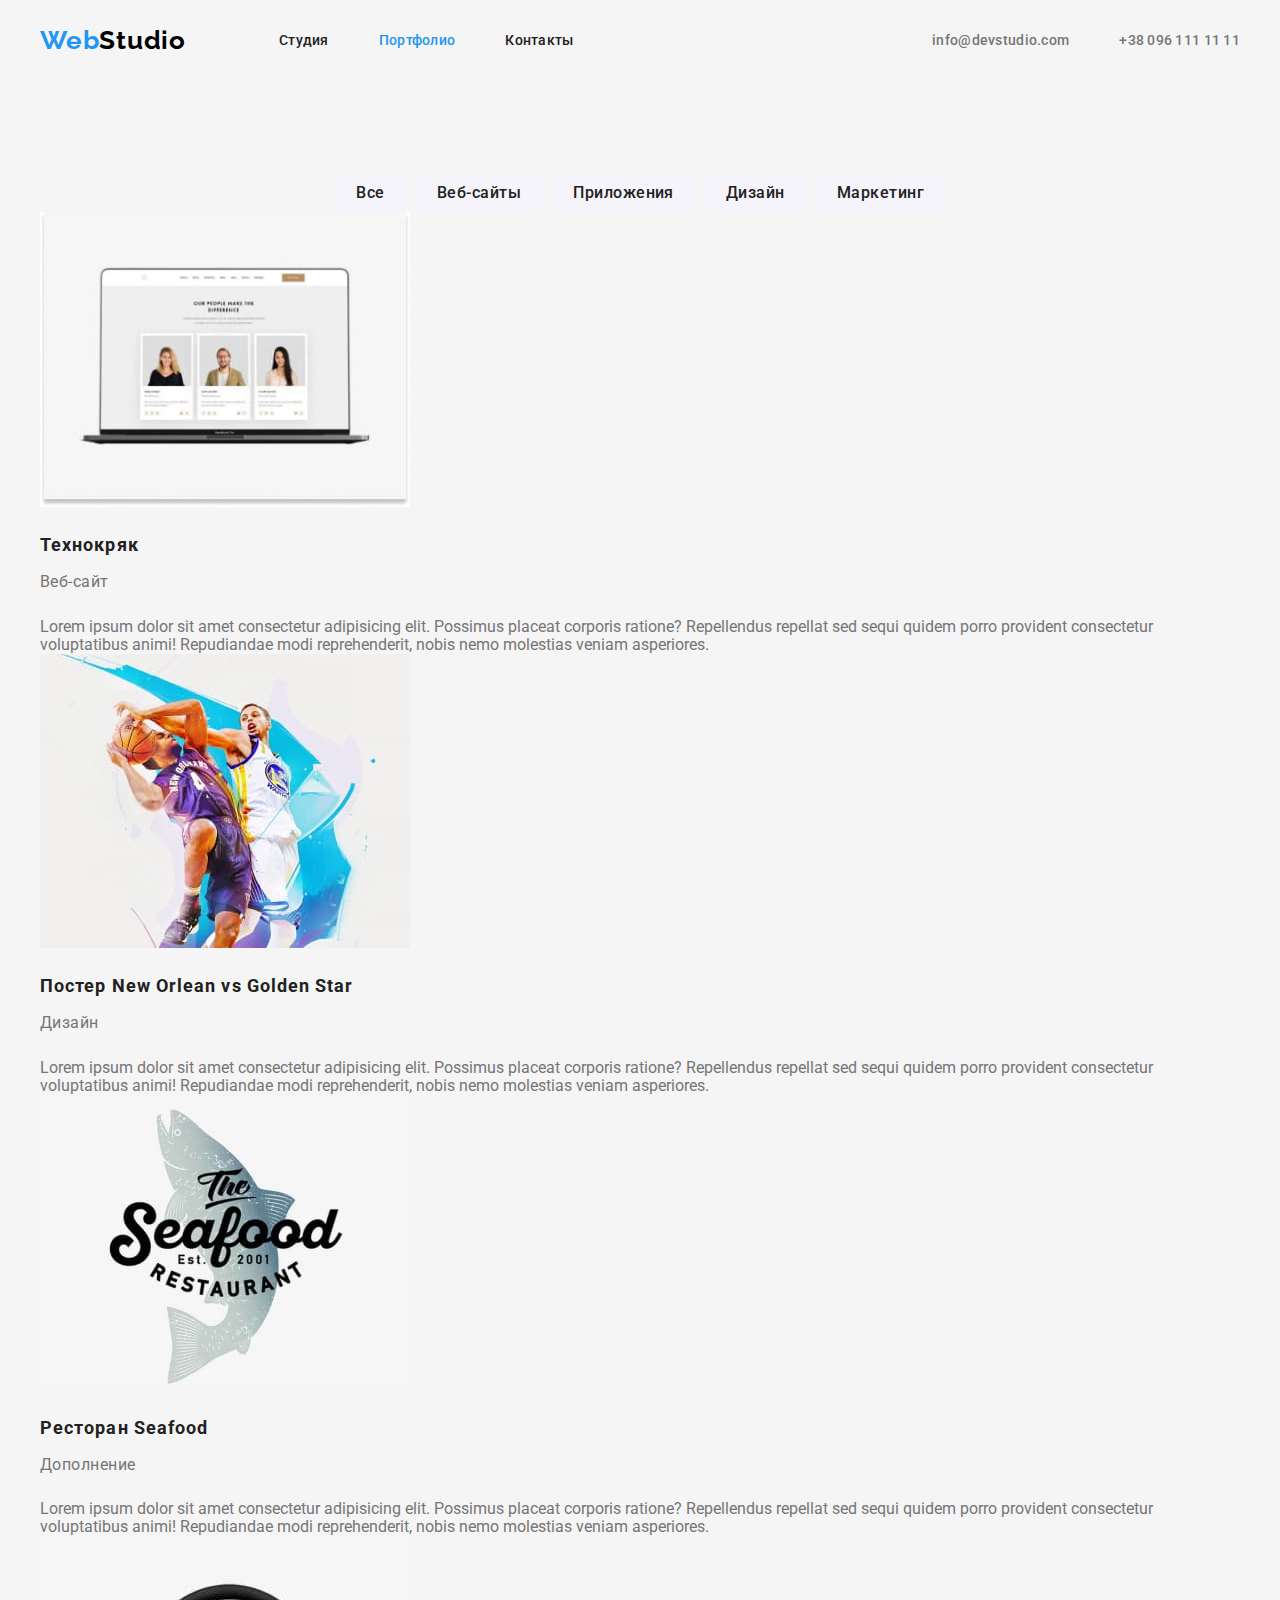
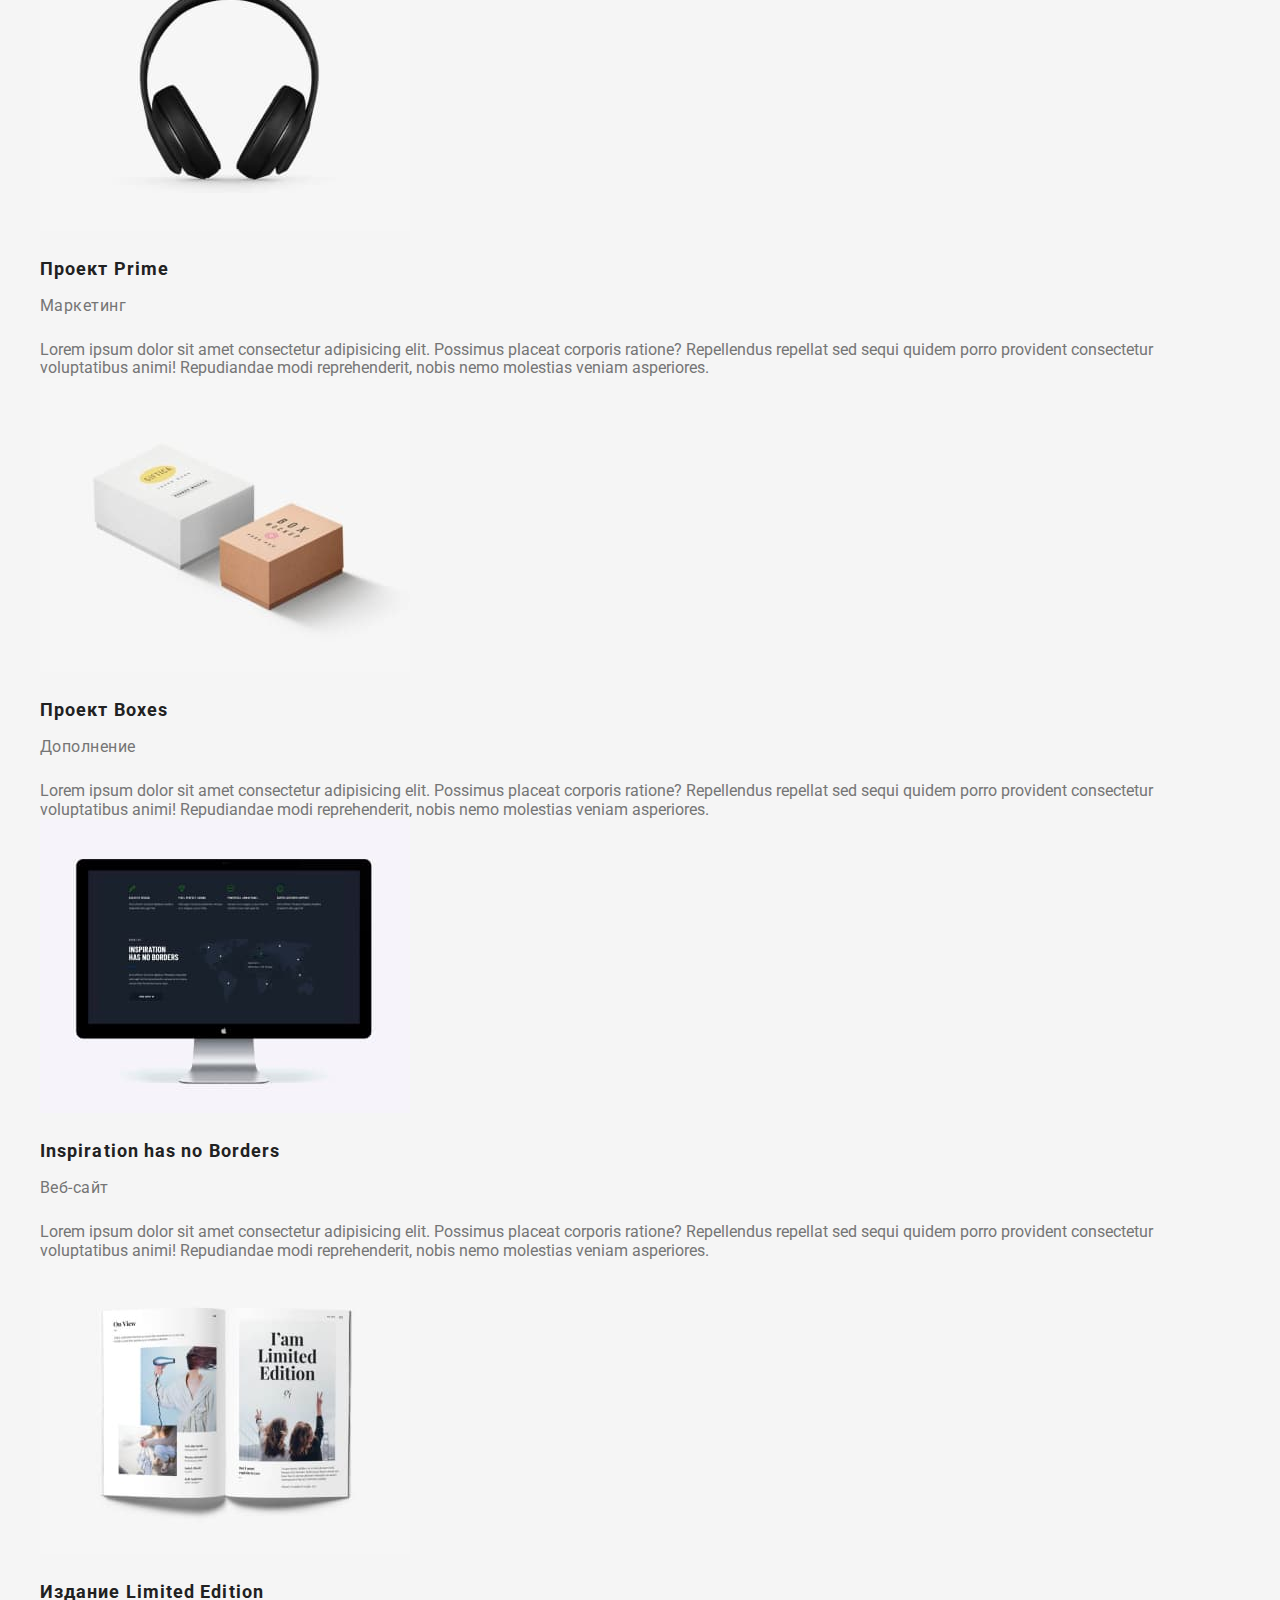
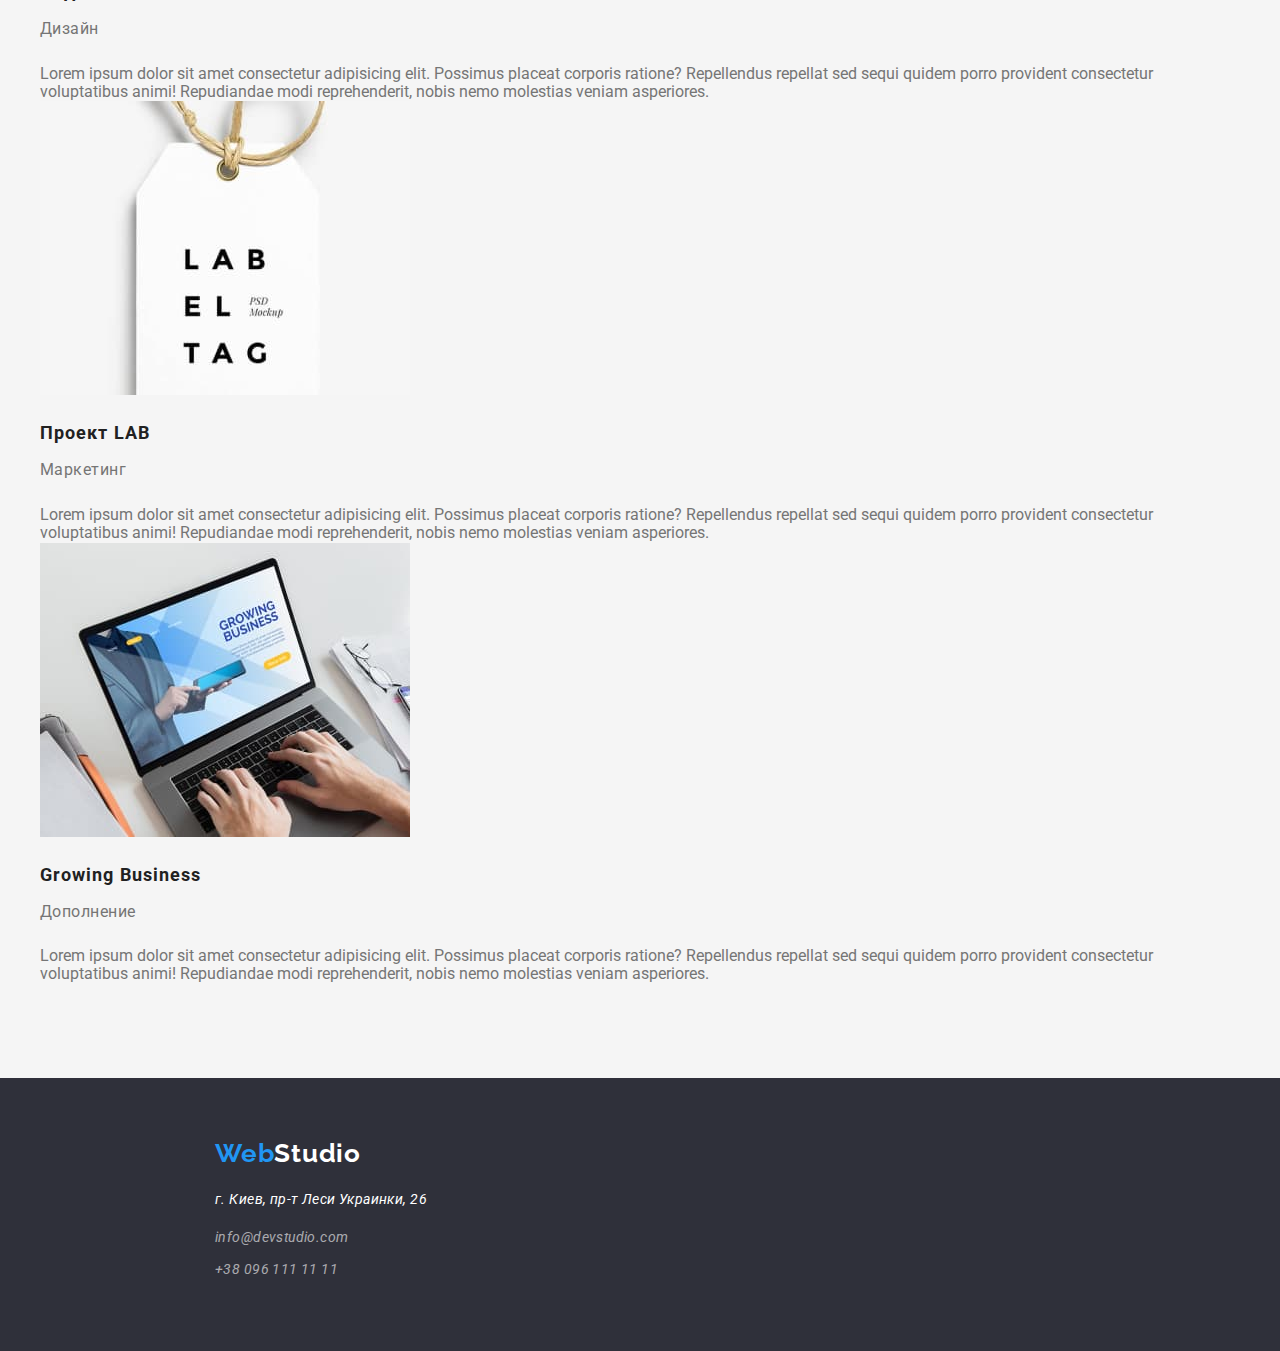
==== commit 265450a9: "доделал в portfolio filter-buttons" ====
--- a/portfolio.html
+++ b/portfolio.html
@@ -19,21 +19,30 @@
   <body class="page">
     <!--Шапка сайта-->
     <header>
-      <div class="container">
-        <nav>
+      <div class="container main-nav">
+        <nav class="nav">
           <a class="logo link" href="./index.html">
             <span class="web">Web</span>Studio
           </a>
+
           <ul class="site-nav list">
-            <li><a class="link" href="./index.html">Студия</a></li>
-            <li><a class="link current" href="">Портфолио</a></li>
-            <li><a class="link" href="">Контакты</a></li>
+            <li class="nav-item">
+              <a class="link" href="./index.html">Студия</a>
+            </li>
+            <li class="nav-item">
+              <a class="link current" href="">Портфолио</a>
+            </li>
+            <li class="nav-item"><a class="link" href="">Контакты</a></li>
           </ul>
         </nav>
 
         <ul class="auth-nav list">
-          <li><a class="link" href="">info@devstudio.com</a></li>
-          <li><a class="link" href="">+38 096 111 11 11</a></li>
+          <li class="nav-item">
+            <a class="link" href="">info@devstudio.com</a>
+          </li>
+          <li class="nav-item">
+            <a class="link" href="">+38 096 111 11 11</a>
+          </li>
         </ul>
       </div>
     </header>
@@ -43,17 +52,11 @@
       <section class="portfolio">
         <div class="container">
           <ul class="filter-buttons list">
-            <li><button type="button">Все</button></li>
-            <li>
-              <button type="button">Веб-сайты</button>
-            </li>
-            <li>
-              <button type="button">Приложения</button>
-            </li>
-            <li><button type="button">Дизайн</button></li>
-            <li>
-              <button type="button">Маркетинг</button>
-            </li>
+            <li class="button"><button type="button">Все</button></li>
+            <li class="button"><button type="button">Веб-сайты</button></li>
+            <li class="button"><button type="button">Приложения</button></li>
+            <li class="button"><button type="button">Дизайн</button></li>
+            <li class="button"><button type="button">Маркетинг</button></li>
           </ul>
         </div>
 
--- a/css/styles.css
+++ b/css/styles.css
@@ -18,6 +18,10 @@
   font-family: roboto, sans-serif;
 }
 
+img {
+  display: block;
+}
+
 .list {
   list-style: none;
   padding: 0;
@@ -37,6 +41,16 @@
 }
 
 /* Шапка */
+.main-nav {
+  display: flex;
+  align-items: center;
+}
+
+.nav {
+  display: flex;
+  align-items: center;
+}
+
 header .logo {
   color: var(--ligo-black);
   font-family: raleway;
@@ -56,7 +70,24 @@
   color: var(--accent-color);
 }
 
+.site-nav {
+  display: flex;
+  margin-left: 93px;
+}
+
+/* .site-nav .nav-item:not(:last-child) {
+  margin-right: 50px;
+} */
+
+.site-nav .nav-item + .nav-item {
+  margin-left: 50px;
+}
+
 .site-nav .link {
+  display: block;
+  padding-top: 32px;
+  padding-bottom: 32px;
+
   color: var(--header-color);
 
   font-size: 14px;
@@ -74,7 +105,20 @@
   color: var(--accent-color);
 }
 
+.auth-nav {
+  display: flex;
+  margin-left: auto;
+}
+
+.auth-nav .nav-item + .nav-item {
+  margin-left: 50px;
+}
+
 .auth-nav .link {
+  display: block;
+  padding-top: 32px;
+  padding-bottom: 32px;
+
   color: var(--text-color);
 
   font-size: 14px;
@@ -140,12 +184,24 @@
 }
 
 .advantages-items {
+  display: flex;
+  flex-wrap: wrap;
+  justify-content: space-between;
+
   font-size: 14px;
   font-weight: 700;
   line-height: normal;
   letter-spacing: 0.42px;
   text-transform: uppercase;
 }
+
+.item-advantage {
+  width: 270px;
+}
+
+/* .advantages-items .item-advantage + .item-advantage {
+  margin-left: 30px;
+} */
 
 .advantages-title {
   margin-top: 0;
@@ -184,6 +240,12 @@
   font-weight: 700;
   line-height: normal;
   letter-spacing: 1.08px;
+}
+
+.classes-items {
+  display: flex;
+  flex-wrap: wrap;
+  justify-content: space-between;
 }
 
 /* Наша команда */
@@ -194,6 +256,12 @@
   background-color: var(--secondary-background);
 }
 
+.team {
+  display: flex;
+  flex-wrap: wrap;
+  justify-content: space-between;
+}
+
 .command-title {
   margin-top: 30px;
   margin-bottom: 10px;
@@ -263,12 +331,19 @@
 /* Портфолио */
 .portfolio {
   padding: 94px 0;
+}
+
+.filter-buttons {
+  display: flex;
+  flex-wrap: wrap;
+  justify-content: center;
 }
 
 .filter-buttons button {
   display: inline-block;
   min-width: 73px;
   padding: 6px 22px;
+  /* margin-right: 8px; */
   border: none;
   border-radius: 4px;
   text-align: center;
@@ -283,12 +358,21 @@
   letter-spacing: 0.48px;
 }
 
+.filter-buttons .button + .button {
+  margin-left: 8px;
+}
+
 .filter-buttons button:hover,
 .filter-buttons button:focus {
   color: var(--text-header);
   background-color: var(--accent-color);
 }
 
+.portfolio-items {
+  display: flex;
+  flex-wrap: wrap;
+}
+
 .portfolio-title {
   margin-top: 20px;
   margin-bottom: 4px;
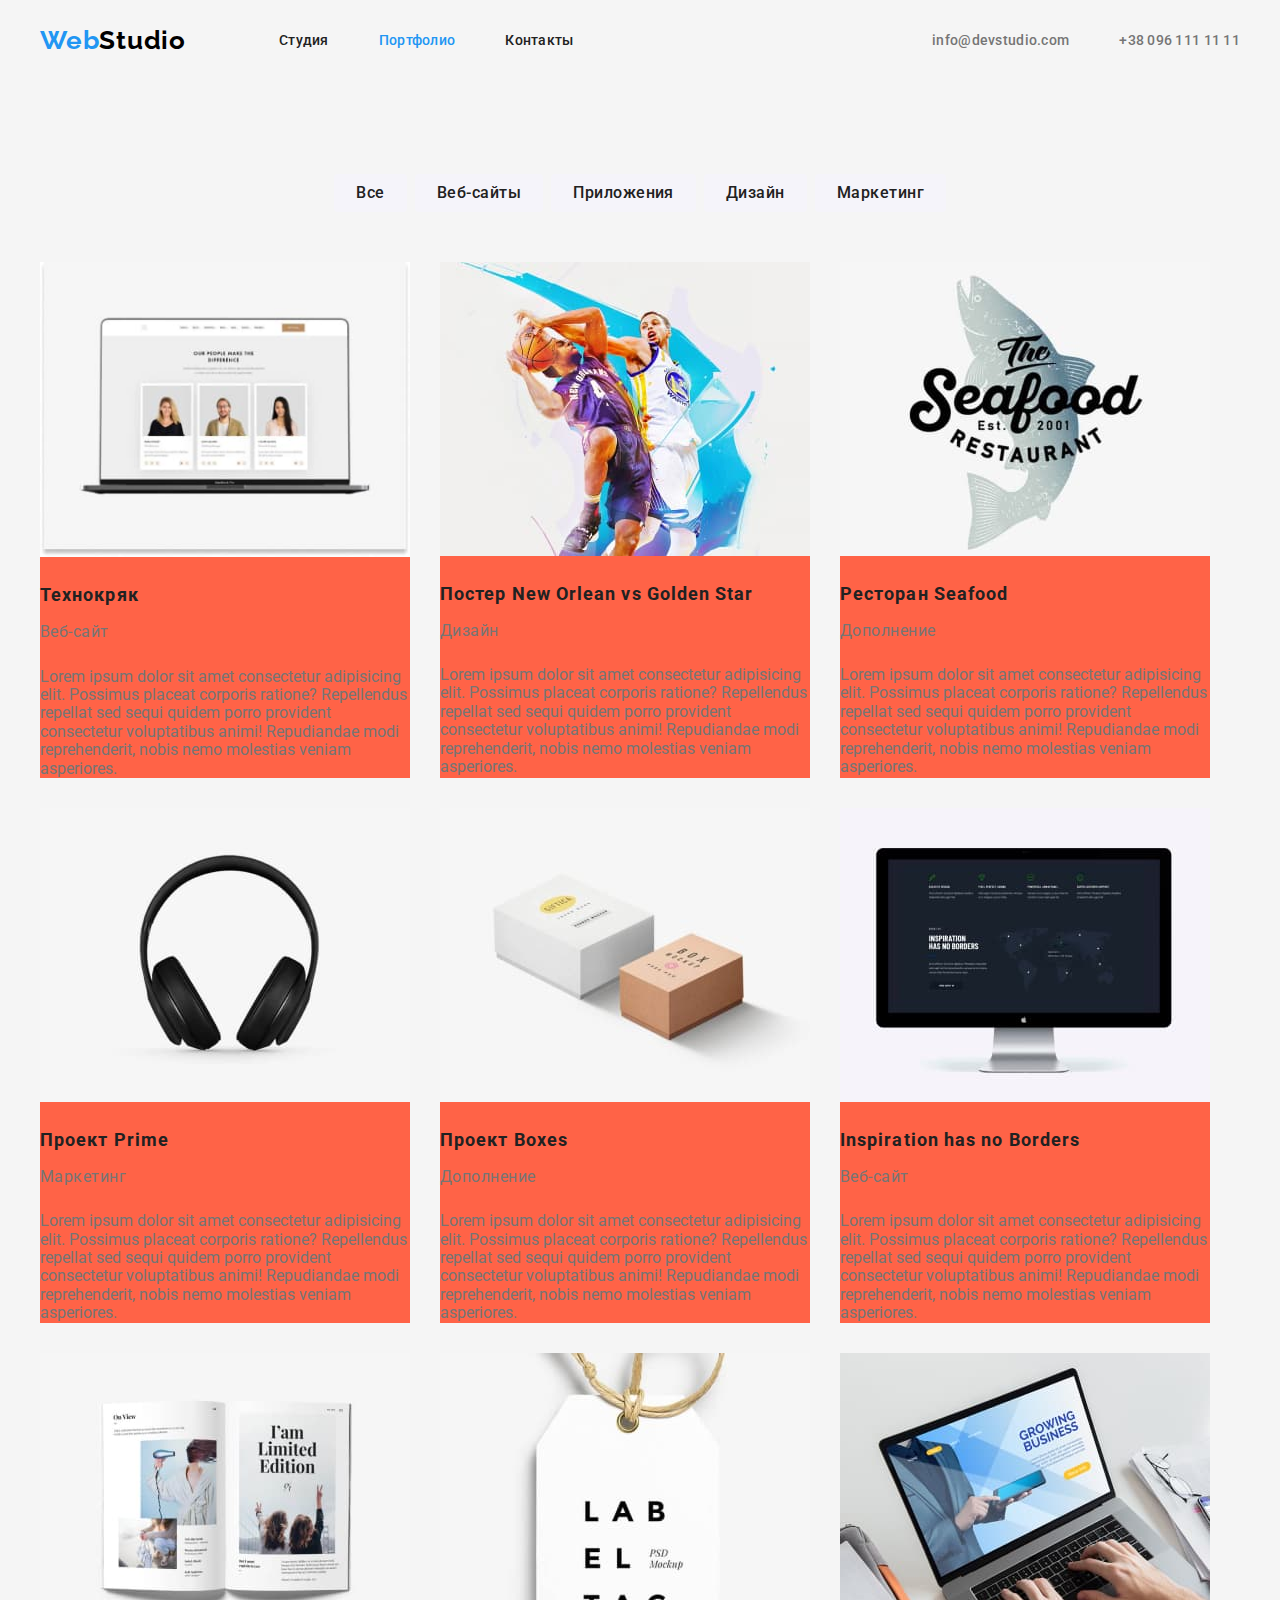
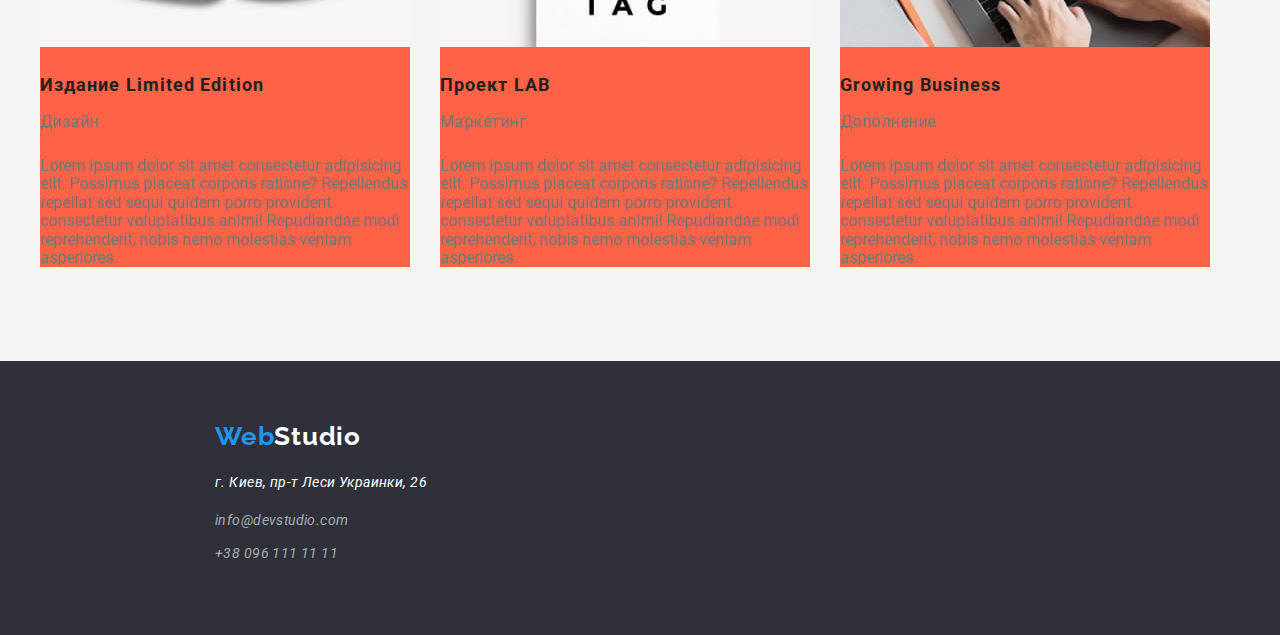
==== commit 1279ecbd: "офопмление карточек в портфолио" ====
--- a/portfolio.html
+++ b/portfolio.html
@@ -62,7 +62,7 @@
 
         <div class="container">
           <ul class="portfolio-items list">
-            <li>
+            <li class="portfoio-card">
               <a class="link" href=""
                 ><img
                   src="./images/portfolio/img1.jpg"
@@ -80,7 +80,7 @@
                 </p></a
               >
             </li>
-            <li>
+            <li class="portfoio-card">
               <a class="link" href="">
                 <img
                   src="./images/portfolio/img2.jpg"
@@ -100,7 +100,7 @@
                 </p></a
               >
             </li>
-            <li>
+            <li class="portfoio-card">
               <a class="link" href="">
                 <img
                   src="./images/portfolio/img3.jpg"
@@ -118,7 +118,7 @@
                 </p></a
               >
             </li>
-            <li>
+            <li class="portfoio-card">
               <a class="link" href="">
                 <img
                   src="./images/portfolio/img4.jpg"
@@ -136,7 +136,7 @@
                 </p></a
               >
             </li>
-            <li>
+            <li class="portfoio-card">
               <a class="link" href="">
                 <img
                   src="./images/portfolio/img5.jpg"
@@ -154,7 +154,7 @@
                 </p></a
               >
             </li>
-            <li>
+            <li class="portfoio-card">
               <a class="link" href="">
                 <img
                   src="./images/portfolio/img6.jpg"
@@ -172,7 +172,7 @@
                 </p></a
               >
             </li>
-            <li>
+            <li class="portfoio-card">
               <a class="link" href="">
                 <img
                   src="./images/portfolio/img7.jpg"
@@ -190,7 +190,7 @@
                 </p></a
               >
             </li>
-            <li>
+            <li class="portfoio-card">
               <a class="link" href="">
                 <img
                   src="./images/portfolio/img8.jpg"
@@ -208,7 +208,7 @@
                 </p></a
               >
             </li>
-            <li>
+            <li class="portfoio-card">
               <a class="link" href="">
                 <img
                   src="./images/portfolio/img9.jpg"
--- a/css/styles.css
+++ b/css/styles.css
@@ -337,16 +337,17 @@
   display: flex;
   flex-wrap: wrap;
   justify-content: center;
+  margin-bottom: 50px;
 }
 
 .filter-buttons button {
   display: inline-block;
   min-width: 73px;
   padding: 6px 22px;
-  /* margin-right: 8px; */
   border: none;
   border-radius: 4px;
   text-align: center;
+  cursor: pointer;
 
   color: var(--header-color);
   background-color: var(--secondary-background);
@@ -371,6 +372,22 @@
 .portfolio-items {
   display: flex;
   flex-wrap: wrap;
+  /* justify-content: space-between; */
+}
+
+.portfoio-card {
+  width: 370px;
+  background-color: tomato;
+  margin-right: 30px;
+  margin-bottom: 30px;
+}
+
+.portfoio-card:nth-child(3n) {
+  margin-right: 0;
+}
+
+.portfoio-card:nth-last-child(-n + 3) {
+  margin-bottom: 0;
 }
 
 .portfolio-title {
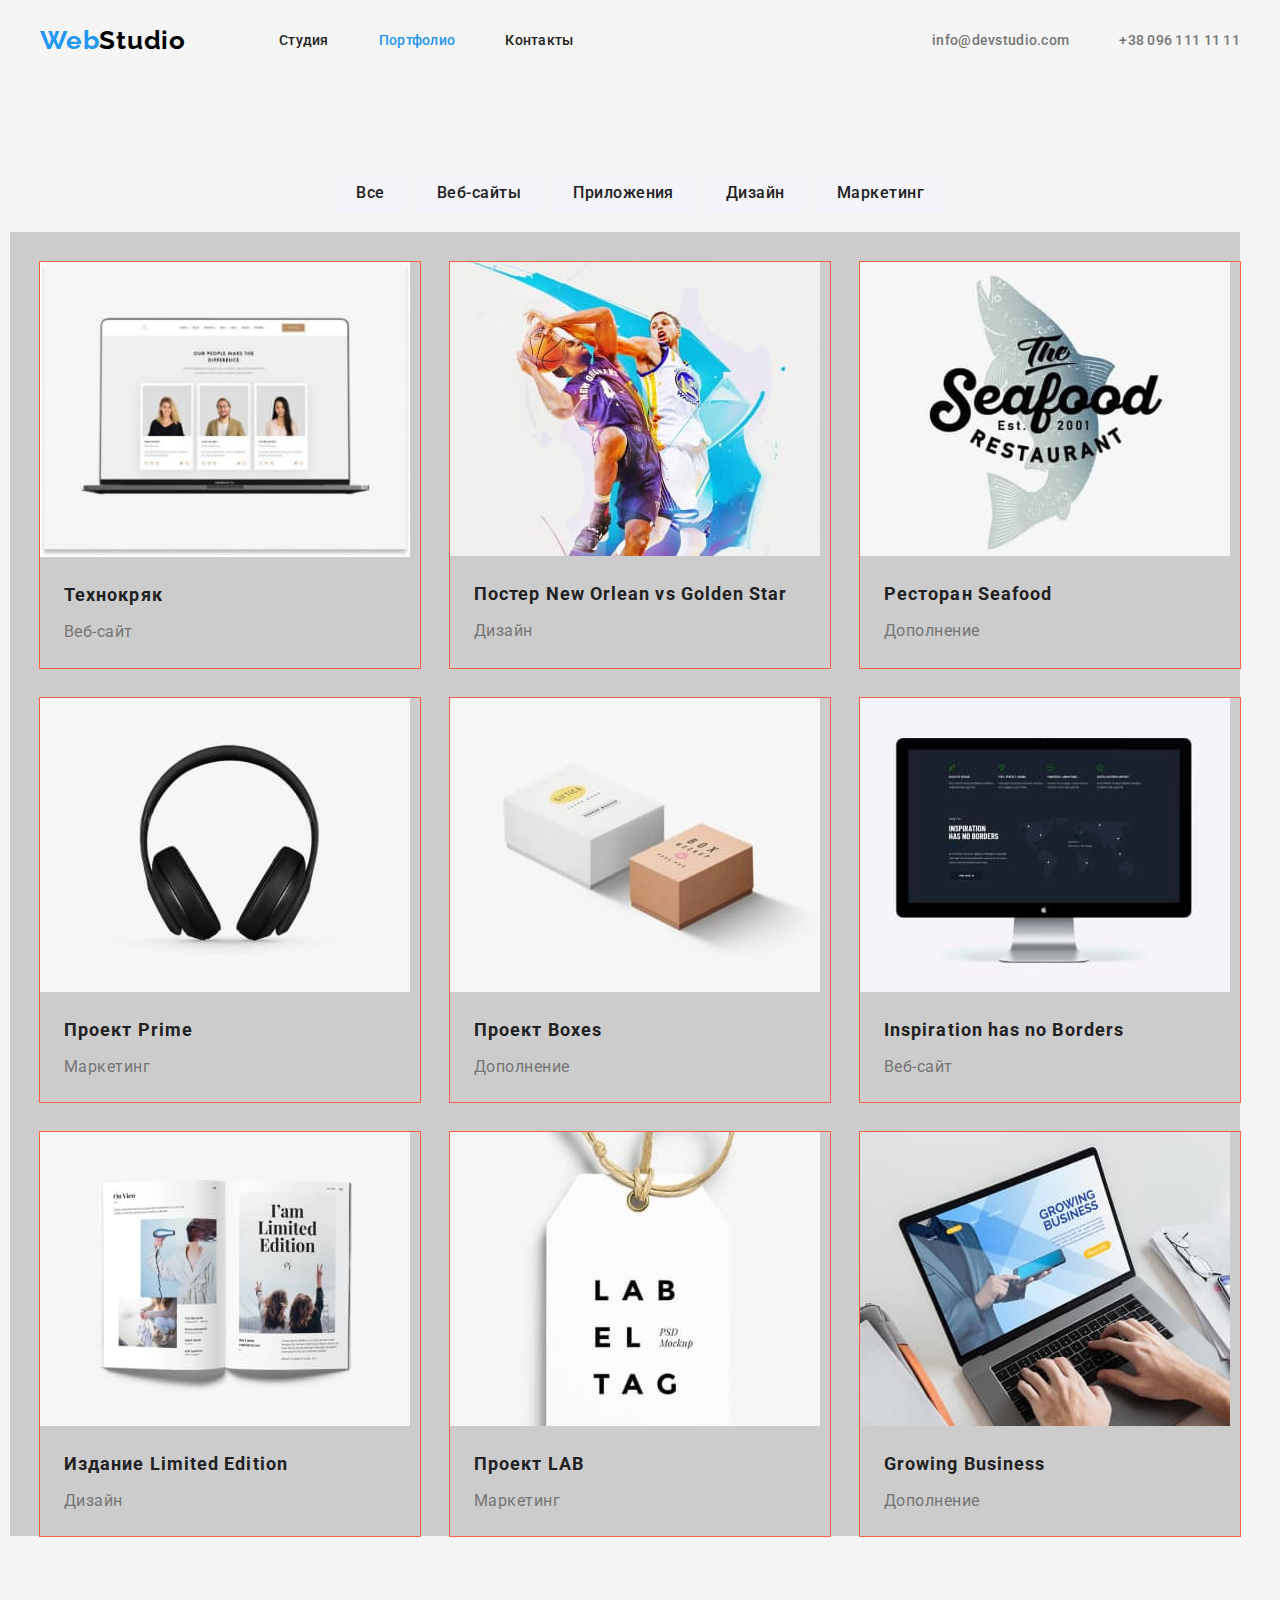
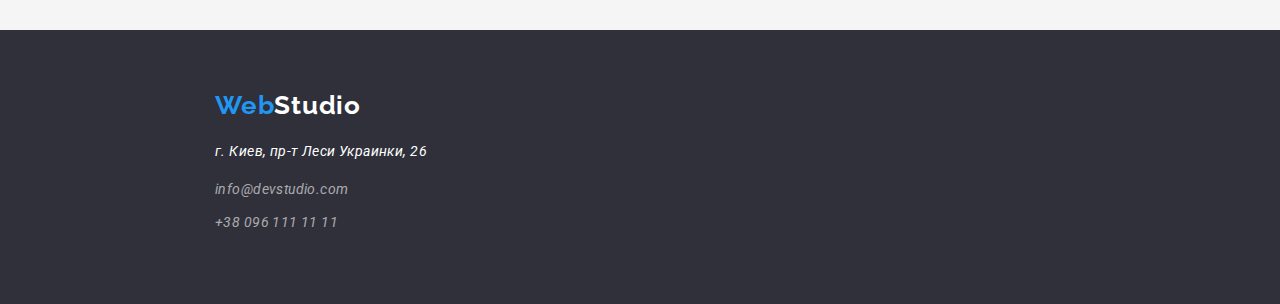
==== commit ade14301: "допиливаю портфолио" ====
--- a/portfolio.html
+++ b/portfolio.html
@@ -61,7 +61,7 @@
         </div>
 
         <div class="container">
-          <ul class="portfolio-items list">
+          <ul class="list portfolio-items">
             <li class="portfoio-card">
               <a class="link" href=""
                 ><img
@@ -80,6 +80,7 @@
                 </p></a
               >
             </li>
+
             <li class="portfoio-card">
               <a class="link" href="">
                 <img
@@ -100,6 +101,7 @@
                 </p></a
               >
             </li>
+
             <li class="portfoio-card">
               <a class="link" href="">
                 <img
@@ -118,6 +120,7 @@
                 </p></a
               >
             </li>
+
             <li class="portfoio-card">
               <a class="link" href="">
                 <img
@@ -136,6 +139,7 @@
                 </p></a
               >
             </li>
+
             <li class="portfoio-card">
               <a class="link" href="">
                 <img
@@ -154,6 +158,7 @@
                 </p></a
               >
             </li>
+
             <li class="portfoio-card">
               <a class="link" href="">
                 <img
@@ -172,6 +177,7 @@
                 </p></a
               >
             </li>
+
             <li class="portfoio-card">
               <a class="link" href="">
                 <img
@@ -190,6 +196,7 @@
                 </p></a
               >
             </li>
+
             <li class="portfoio-card">
               <a class="link" href="">
                 <img
@@ -208,6 +215,7 @@
                 </p></a
               >
             </li>
+
             <li class="portfoio-card">
               <a class="link" href="">
                 <img
--- a/css/styles.css
+++ b/css/styles.css
@@ -9,6 +9,7 @@
   --additional-background: #2f303a;
   --ligo-black: #000000;
   --address-element: rgba(255, 255, 255, 0.6);
+  --card-set-gap: 30px;
 }
 
 .page {
@@ -20,6 +21,8 @@
 
 img {
   display: block;
+  max-width: 100%;
+  height: auto;
 }
 
 .list {
@@ -372,14 +375,25 @@
 .portfolio-items {
   display: flex;
   flex-wrap: wrap;
-  /* justify-content: space-between; */
+  /* margin: -15px; */
+  margin-top: calc(-1 * var(--card-set-gap));
+  margin-left: calc(-1 * var(--card-set-gap));
+
+  background-color: #ccc;
 }
 
 .portfoio-card {
-  width: 370px;
-  background-color: tomato;
+  flex-basis: calc(100% / 3 - var(--card-set-gap));
+  /* margin: 15px; */
+  margin-top: var(--card-set-gap);
+  margin-left: var(--card-set-gap);
+
+  /* calc((100% - кол-во маржинов в строке * значение маржина) / кол-во элементов в строке) */
+  /* width: calc((100% - 60px) / 3);
   margin-right: 30px;
-  margin-bottom: 30px;
+  margin-bottom: 30px; */
+
+  outline: 1px solid tomato;
 }
 
 .portfoio-card:nth-child(3n) {
@@ -389,10 +403,20 @@
 .portfoio-card:nth-last-child(-n + 3) {
   margin-bottom: 0;
 }
+
+/* Альтернатива */
+/* .portfoio-card:not(:nth-child(3n)) {
+  margin-right: 30px;
+}
+
+.portfoio-card:not(:nth-last-child(-n + 3)) {
+  margin-bottom: 30px;
+} */
 
 .portfolio-title {
   margin-top: 20px;
   margin-bottom: 4px;
+  margin-left: 24px;
 
   color: var(--header-color);
 
@@ -405,6 +429,7 @@
 .portfolio-items .project {
   margin-top: 0;
   margin-bottom: 20px;
+  margin-left: 24px;
 
   color: var(--text-color);
 
@@ -415,6 +440,7 @@
 }
 
 .portfolio-items .project-description {
+  display: none;
   margin: 0;
 
   color: var(--text-color);
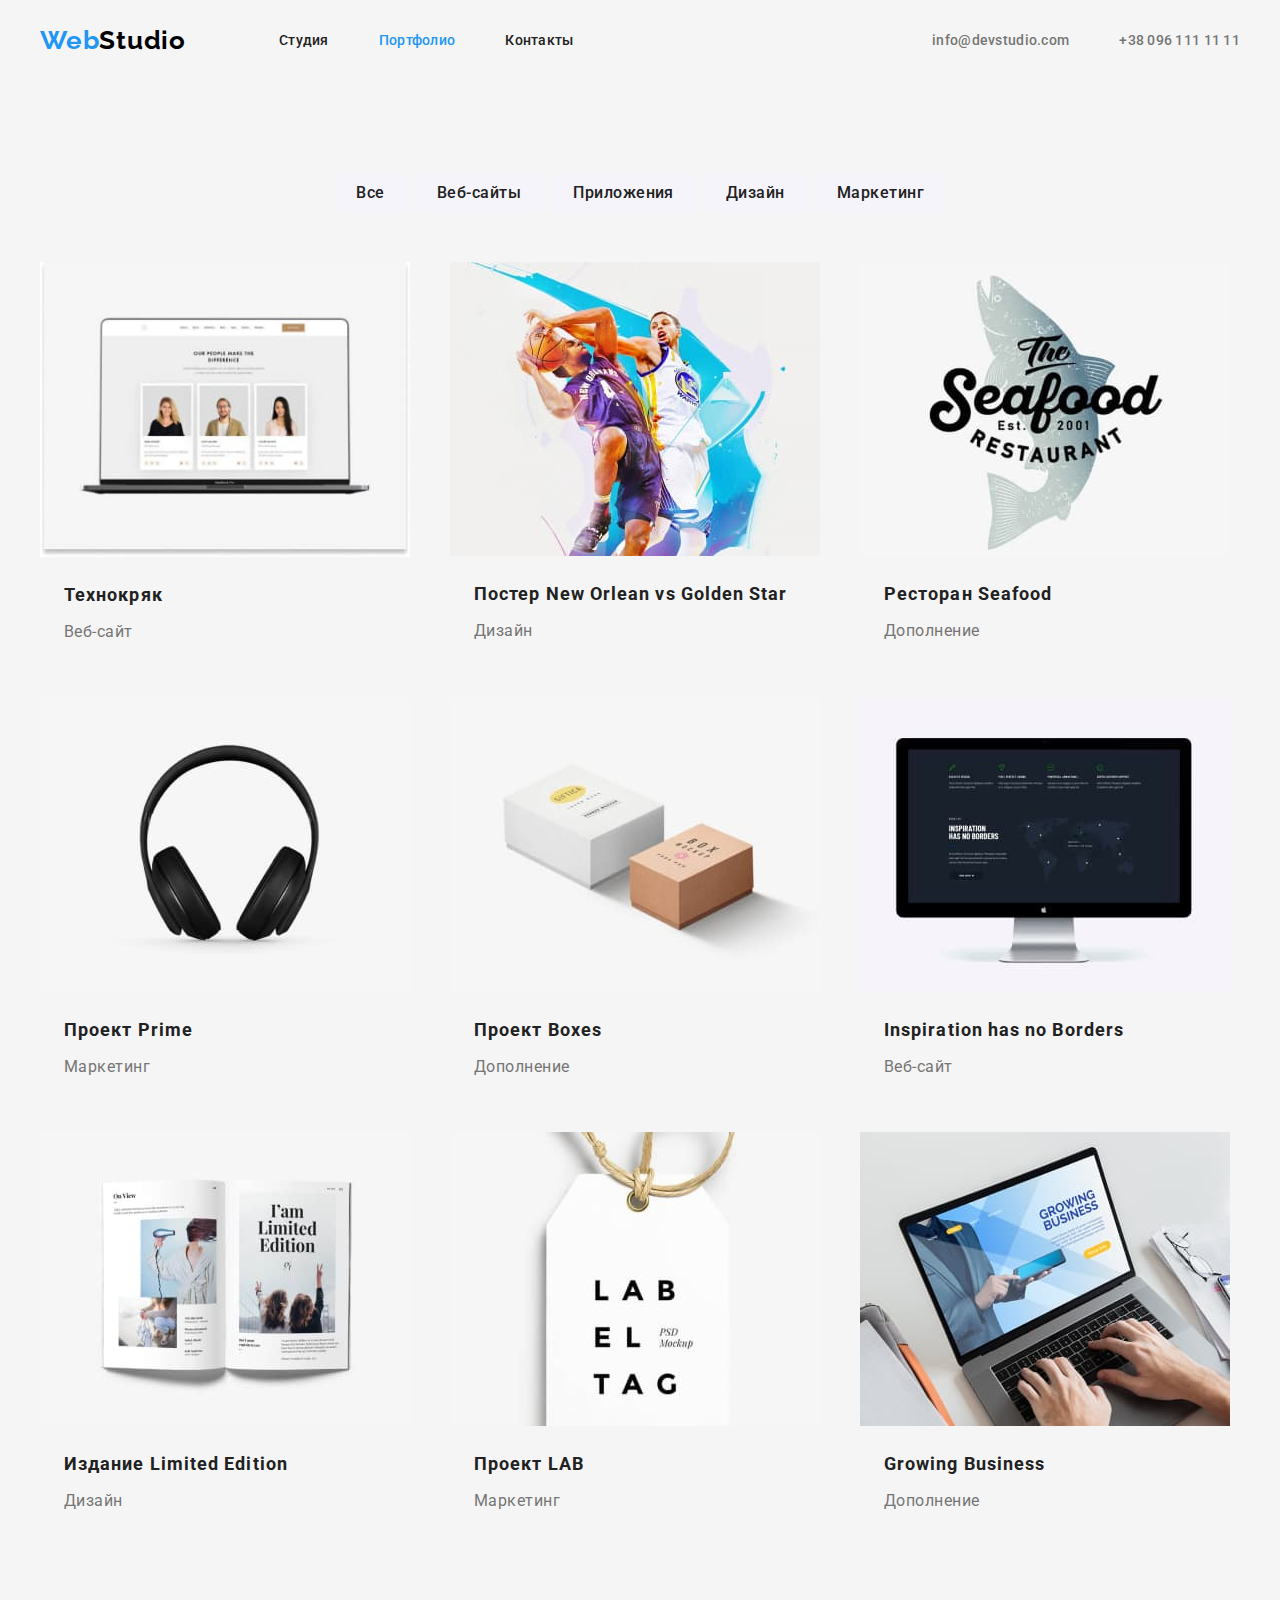
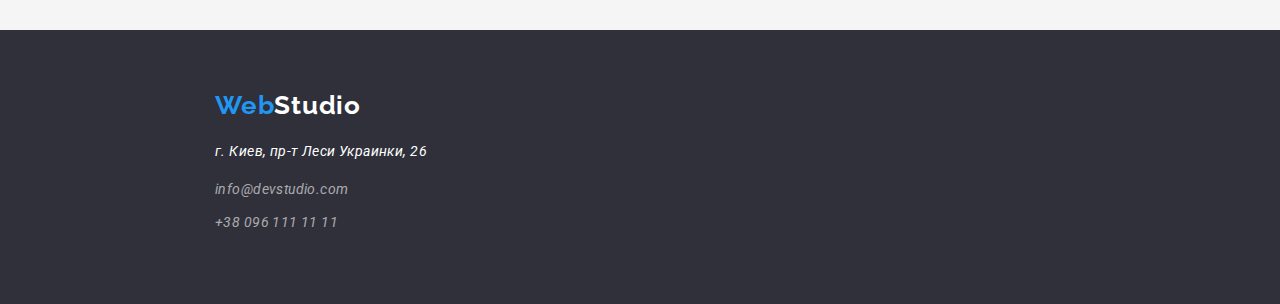
==== commit 0b42dfac: "доделал портфолио" ====
--- a/portfolio.html
+++ b/portfolio.html
@@ -63,176 +63,230 @@
         <div class="container">
           <ul class="list portfolio-items">
             <li class="portfoio-card">
-              <a class="link" href=""
-                ><img
-                  src="./images/portfolio/img1.jpg"
-                  alt="фотографии людей на экране ноутбука"
-                  width="370"
-                />
-                <h3 class="portfolio-title">Технокряк</h3>
-                <p class="project">Веб-сайт</p>
-                <p class="project-description">
-                  Lorem ipsum dolor sit amet consectetur adipisicing elit.
-                  Possimus placeat corporis ratione? Repellendus repellat sed
-                  sequi quidem porro provident consectetur voluptatibus animi!
-                  Repudiandae modi reprehenderit, nobis nemo molestias veniam
-                  asperiores.
-                </p></a
-              >
-            </li>
-
-            <li class="portfoio-card">
-              <a class="link" href="">
-                <img
-                  src="./images/portfolio/img2.jpg"
-                  alt="два баскетболиста"
-                  width="370"
-                />
-                <h3 class="portfolio-title">
-                  Постер New Orlean vs Golden Star
-                </h3>
-                <p class="project">Дизайн</p>
-                <p class="project-description">
-                  Lorem ipsum dolor sit amet consectetur adipisicing elit.
-                  Possimus placeat corporis ratione? Repellendus repellat sed
-                  sequi quidem porro provident consectetur voluptatibus animi!
-                  Repudiandae modi reprehenderit, nobis nemo molestias veniam
-                  asperiores.
-                </p></a
-              >
-            </li>
-
-            <li class="portfoio-card">
-              <a class="link" href="">
-                <img
-                  src="./images/portfolio/img3.jpg"
-                  alt="логотип ресторана"
-                  width="370"
-                />
-                <h3 class="portfolio-title">Ресторан Seafood</h3>
-                <p class="project">Дополнение</p>
-                <p class="project-description">
-                  Lorem ipsum dolor sit amet consectetur adipisicing elit.
-                  Possimus placeat corporis ratione? Repellendus repellat sed
-                  sequi quidem porro provident consectetur voluptatibus animi!
-                  Repudiandae modi reprehenderit, nobis nemo molestias veniam
-                  asperiores.
-                </p></a
-              >
-            </li>
-
-            <li class="portfoio-card">
-              <a class="link" href="">
-                <img
-                  src="./images/portfolio/img4.jpg"
-                  alt="наушники"
-                  width="370"
-                />
-                <h3 class="portfolio-title">Проект Prime</h3>
-                <p class="project">Маркетинг</p>
-                <p class="project-description">
-                  Lorem ipsum dolor sit amet consectetur adipisicing elit.
-                  Possimus placeat corporis ratione? Repellendus repellat sed
-                  sequi quidem porro provident consectetur voluptatibus animi!
-                  Repudiandae modi reprehenderit, nobis nemo molestias veniam
-                  asperiores.
-                </p></a
-              >
-            </li>
-
-            <li class="portfoio-card">
-              <a class="link" href="">
-                <img
-                  src="./images/portfolio/img5.jpg"
-                  alt="две коробки"
-                  width="370"
-                />
-                <h3 class="portfolio-title">Проект Boxes</h3>
-                <p class="project">Дополнение</p>
-                <p class="project-description">
-                  Lorem ipsum dolor sit amet consectetur adipisicing elit.
-                  Possimus placeat corporis ratione? Repellendus repellat sed
-                  sequi quidem porro provident consectetur voluptatibus animi!
-                  Repudiandae modi reprehenderit, nobis nemo molestias veniam
-                  asperiores.
-                </p></a
-              >
-            </li>
-
-            <li class="portfoio-card">
-              <a class="link" href="">
-                <img
-                  src="./images/portfolio/img6.jpg"
-                  alt="монитор компьютера"
-                  width="370"
-                />
-                <h3 class="portfolio-title">Inspiration has no Borders</h3>
-                <p class="project">Веб-сайт</p>
-                <p class="project-description">
-                  Lorem ipsum dolor sit amet consectetur adipisicing elit.
-                  Possimus placeat corporis ratione? Repellendus repellat sed
-                  sequi quidem porro provident consectetur voluptatibus animi!
-                  Repudiandae modi reprehenderit, nobis nemo molestias veniam
-                  asperiores.
-                </p></a
-              >
-            </li>
-
-            <li class="portfoio-card">
-              <a class="link" href="">
-                <img
-                  src="./images/portfolio/img7.jpg"
-                  alt="открытая книга"
-                  width="370"
-                />
-                <h3 class="portfolio-title">Издание Limited Edition</h3>
-                <p class="project">Дизайн</p>
-                <p class="project-description">
-                  Lorem ipsum dolor sit amet consectetur adipisicing elit.
-                  Possimus placeat corporis ratione? Repellendus repellat sed
-                  sequi quidem porro provident consectetur voluptatibus animi!
-                  Repudiandae modi reprehenderit, nobis nemo molestias veniam
-                  asperiores.
-                </p></a
-              >
-            </li>
-
-            <li class="portfoio-card">
-              <a class="link" href="">
-                <img
-                  src="./images/portfolio/img8.jpg"
-                  alt="ярлык на нитке"
-                  width="370"
-                />
-                <h3 class="portfolio-title">Проект LAB</h3>
-                <p class="project">Маркетинг</p>
-                <p class="project-description">
-                  Lorem ipsum dolor sit amet consectetur adipisicing elit.
-                  Possimus placeat corporis ratione? Repellendus repellat sed
-                  sequi quidem porro provident consectetur voluptatibus animi!
-                  Repudiandae modi reprehenderit, nobis nemo molestias veniam
-                  asperiores.
-                </p></a
-              >
-            </li>
-
-            <li class="portfoio-card">
-              <a class="link" href="">
-                <img
-                  src="./images/portfolio/img9.jpg"
-                  alt="человек работющий за ноутбуком"
-                  width="370"
-                />
-                <h3 class="portfolio-title">Growing Business</h3>
-                <p class="project">Дополнение</p>
-                <p class="project-description">
-                  Lorem ipsum dolor sit amet consectetur adipisicing elit.
-                  Possimus placeat corporis ratione? Repellendus repellat sed
-                  sequi quidem porro provident consectetur voluptatibus animi!
-                  Repudiandae modi reprehenderit, nobis nemo molestias veniam
-                  asperiores.
-                </p></a
-              >
+              <article>
+                <a class="link" href="">
+                  <div class="card-thumb">
+                    <img
+                      src="./images/portfolio/img1.jpg"
+                      alt="фотографии людей на экране ноутбука"
+                      width="370"
+                    />
+                  </div>
+                  <div class="card-content">
+                    <h3 class="portfolio-title">Технокряк</h3>
+                    <p class="project">Веб-сайт</p>
+                    <p class="project-description">
+                      Lorem ipsum dolor sit amet consectetur adipisicing elit.
+                      Possimus placeat corporis ratione? Repellendus repellat
+                      sed sequi quidem porro provident consectetur voluptatibus
+                      animi! Repudiandae modi reprehenderit, nobis nemo
+                      molestias veniam asperiores.
+                    </p>
+                  </div>
+                </a>
+              </article>
+            </li>
+
+            <li class="portfoio-card">
+              <article>
+                <a class="link" href="">
+                  <div class="card-thumb">
+                    <img
+                      src="./images/portfolio/img2.jpg"
+                      alt="два баскетболиста"
+                      width="370"
+                    />
+                  </div>
+                  <div class="card-content">
+                    <h3 class="portfolio-title">
+                      Постер New Orlean vs Golden Star
+                    </h3>
+                    <p class="project">Дизайн</p>
+                    <p class="project-description">
+                      Lorem ipsum dolor sit amet consectetur adipisicing elit.
+                      Possimus placeat corporis ratione? Repellendus repellat
+                      sed sequi quidem porro provident consectetur voluptatibus
+                      animi! Repudiandae modi reprehenderit, nobis nemo
+                      molestias veniam asperiores.
+                    </p>
+                  </div>
+                </a>
+              </article>
+            </li>
+
+            <li class="portfoio-card">
+              <article>
+                <a class="link" href="">
+                  <div class="card-thumb">
+                    <img
+                      src="./images/portfolio/img3.jpg"
+                      alt="логотип ресторана"
+                      width="370"
+                    />
+                  </div>
+                  <div class="card-content">
+                    <h3 class="portfolio-title">Ресторан Seafood</h3>
+                    <p class="project">Дополнение</p>
+                    <p class="project-description">
+                      Lorem ipsum dolor sit amet consectetur adipisicing elit.
+                      Possimus placeat corporis ratione? Repellendus repellat
+                      sed sequi quidem porro provident consectetur voluptatibus
+                      animi! Repudiandae modi reprehenderit, nobis nemo
+                      molestias veniam asperiores.
+                    </p>
+                  </div>
+                </a>
+              </article>
+            </li>
+
+            <li class="portfoio-card">
+              <article>
+                <a class="link" href="">
+                  <div class="card-thumb">
+                    <img
+                      src="./images/portfolio/img4.jpg"
+                      alt="наушники"
+                      width="370"
+                    />
+                  </div>
+                  <div class="card-content">
+                    <h3 class="portfolio-title">Проект Prime</h3>
+                    <p class="project">Маркетинг</p>
+                    <p class="project-description">
+                      Lorem ipsum dolor sit amet consectetur adipisicing elit.
+                      Possimus placeat corporis ratione? Repellendus repellat
+                      sed sequi quidem porro provident consectetur voluptatibus
+                      animi! Repudiandae modi reprehenderit, nobis nemo
+                      molestias veniam asperiores.
+                    </p>
+                  </div>
+                </a>
+              </article>
+            </li>
+
+            <li class="portfoio-card">
+              <article>
+                <a class="link" href="">
+                  <div class="card-thumb">
+                    <img
+                      src="./images/portfolio/img5.jpg"
+                      alt="две коробки"
+                      width="370"
+                    />
+                  </div>
+                  <div class="card-content">
+                    <h3 class="portfolio-title">Проект Boxes</h3>
+                    <p class="project">Дополнение</p>
+                    <p class="project-description">
+                      Lorem ipsum dolor sit amet consectetur adipisicing elit.
+                      Possimus placeat corporis ratione? Repellendus repellat
+                      sed sequi quidem porro provident consectetur voluptatibus
+                      animi! Repudiandae modi reprehenderit, nobis nemo
+                      molestias veniam asperiores.
+                    </p>
+                  </div>
+                </a>
+              </article>
+            </li>
+
+            <li class="portfoio-card">
+              <article>
+                <a class="link" href="">
+                  <div class="card-thumb">
+                    <img
+                      src="./images/portfolio/img6.jpg"
+                      alt="монитор компьютера"
+                      width="370"
+                    />
+                  </div>
+                  <div class="card-content">
+                    <h3 class="portfolio-title">Inspiration has no Borders</h3>
+                    <p class="project">Веб-сайт</p>
+                    <p class="project-description">
+                      Lorem ipsum dolor sit amet consectetur adipisicing elit.
+                      Possimus placeat corporis ratione? Repellendus repellat
+                      sed sequi quidem porro provident consectetur voluptatibus
+                      animi! Repudiandae modi reprehenderit, nobis nemo
+                      molestias veniam asperiores.
+                    </p>
+                  </div>
+                </a>
+              </article>
+            </li>
+
+            <li class="portfoio-card">
+              <article>
+                <a class="link" href="">
+                  <div class="card-thumb">
+                    <img
+                      src="./images/portfolio/img7.jpg"
+                      alt="открытая книга"
+                      width="370"
+                    />
+                  </div>
+                  <div class="card-content">
+                    <h3 class="portfolio-title">Издание Limited Edition</h3>
+                    <p class="project">Дизайн</p>
+                    <p class="project-description">
+                      Lorem ipsum dolor sit amet consectetur adipisicing elit.
+                      Possimus placeat corporis ratione? Repellendus repellat
+                      sed sequi quidem porro provident consectetur voluptatibus
+                      animi! Repudiandae modi reprehenderit, nobis nemo
+                      molestias veniam asperiores.
+                    </p>
+                  </div>
+                </a>
+              </article>
+            </li>
+
+            <li class="portfoio-card">
+              <article>
+                <a class="link" href="">
+                  <div class="card-thumb">
+                    <img
+                      src="./images/portfolio/img8.jpg"
+                      alt="ярлык на нитке"
+                      width="370"
+                    />
+                  </div>
+                  <div class="card-content">
+                    <h3 class="portfolio-title">Проект LAB</h3>
+                    <p class="project">Маркетинг</p>
+                    <p class="project-description">
+                      Lorem ipsum dolor sit amet consectetur adipisicing elit.
+                      Possimus placeat corporis ratione? Repellendus repellat
+                      sed sequi quidem porro provident consectetur voluptatibus
+                      animi! Repudiandae modi reprehenderit, nobis nemo
+                      molestias veniam asperiores.
+                    </p>
+                  </div></a
+                >
+              </article>
+            </li>
+
+            <li class="portfoio-card">
+              <article>
+                <a class="link" href="">
+                  <div class="card-thumb">
+                    <img
+                      src="./images/portfolio/img9.jpg"
+                      alt="человек работющий за ноутбуком"
+                      width="370"
+                    />
+                  </div>
+                  <div class="card-content">
+                    <h3 class="portfolio-title">Growing Business</h3>
+                    <p class="project">Дополнение</p>
+                    <p class="project-description">
+                      Lorem ipsum dolor sit amet consectetur adipisicing elit.
+                      Possimus placeat corporis ratione? Repellendus repellat
+                      sed sequi quidem porro provident consectetur voluptatibus
+                      animi! Repudiandae modi reprehenderit, nobis nemo
+                      molestias veniam asperiores.
+                    </p>
+                  </div>
+                </a>
+              </article>
             </li>
           </ul>
         </div>
--- a/css/styles.css
+++ b/css/styles.css
@@ -375,25 +375,17 @@
 .portfolio-items {
   display: flex;
   flex-wrap: wrap;
-  /* margin: -15px; */
   margin-top: calc(-1 * var(--card-set-gap));
   margin-left: calc(-1 * var(--card-set-gap));
-
-  background-color: #ccc;
 }
 
 .portfoio-card {
+  /* calc((100% - кол-во маржинов в строке * значение маржина) / кол-во элементов в строке) */
+  width: calc((100% - 60px) / 3);
   flex-basis: calc(100% / 3 - var(--card-set-gap));
-  /* margin: 15px; */
   margin-top: var(--card-set-gap);
   margin-left: var(--card-set-gap);
-
-  /* calc((100% - кол-во маржинов в строке * значение маржина) / кол-во элементов в строке) */
-  /* width: calc((100% - 60px) / 3);
-  margin-right: 30px;
-  margin-bottom: 30px; */
-
-  outline: 1px solid tomato;
+  overflow: hidden;
 }
 
 .portfoio-card:nth-child(3n) {
@@ -413,10 +405,14 @@
   margin-bottom: 30px;
 } */
 
+.card-content {
+  padding: 20px 24px;
+}
+
 .portfolio-title {
-  margin-top: 20px;
+  margin-top: 0;
   margin-bottom: 4px;
-  margin-left: 24px;
+  /* margin-left: 24px; */
 
   color: var(--header-color);
 
@@ -428,8 +424,7 @@
 
 .portfolio-items .project {
   margin-top: 0;
-  margin-bottom: 20px;
-  margin-left: 24px;
+  margin-bottom: 0;
 
   color: var(--text-color);
 
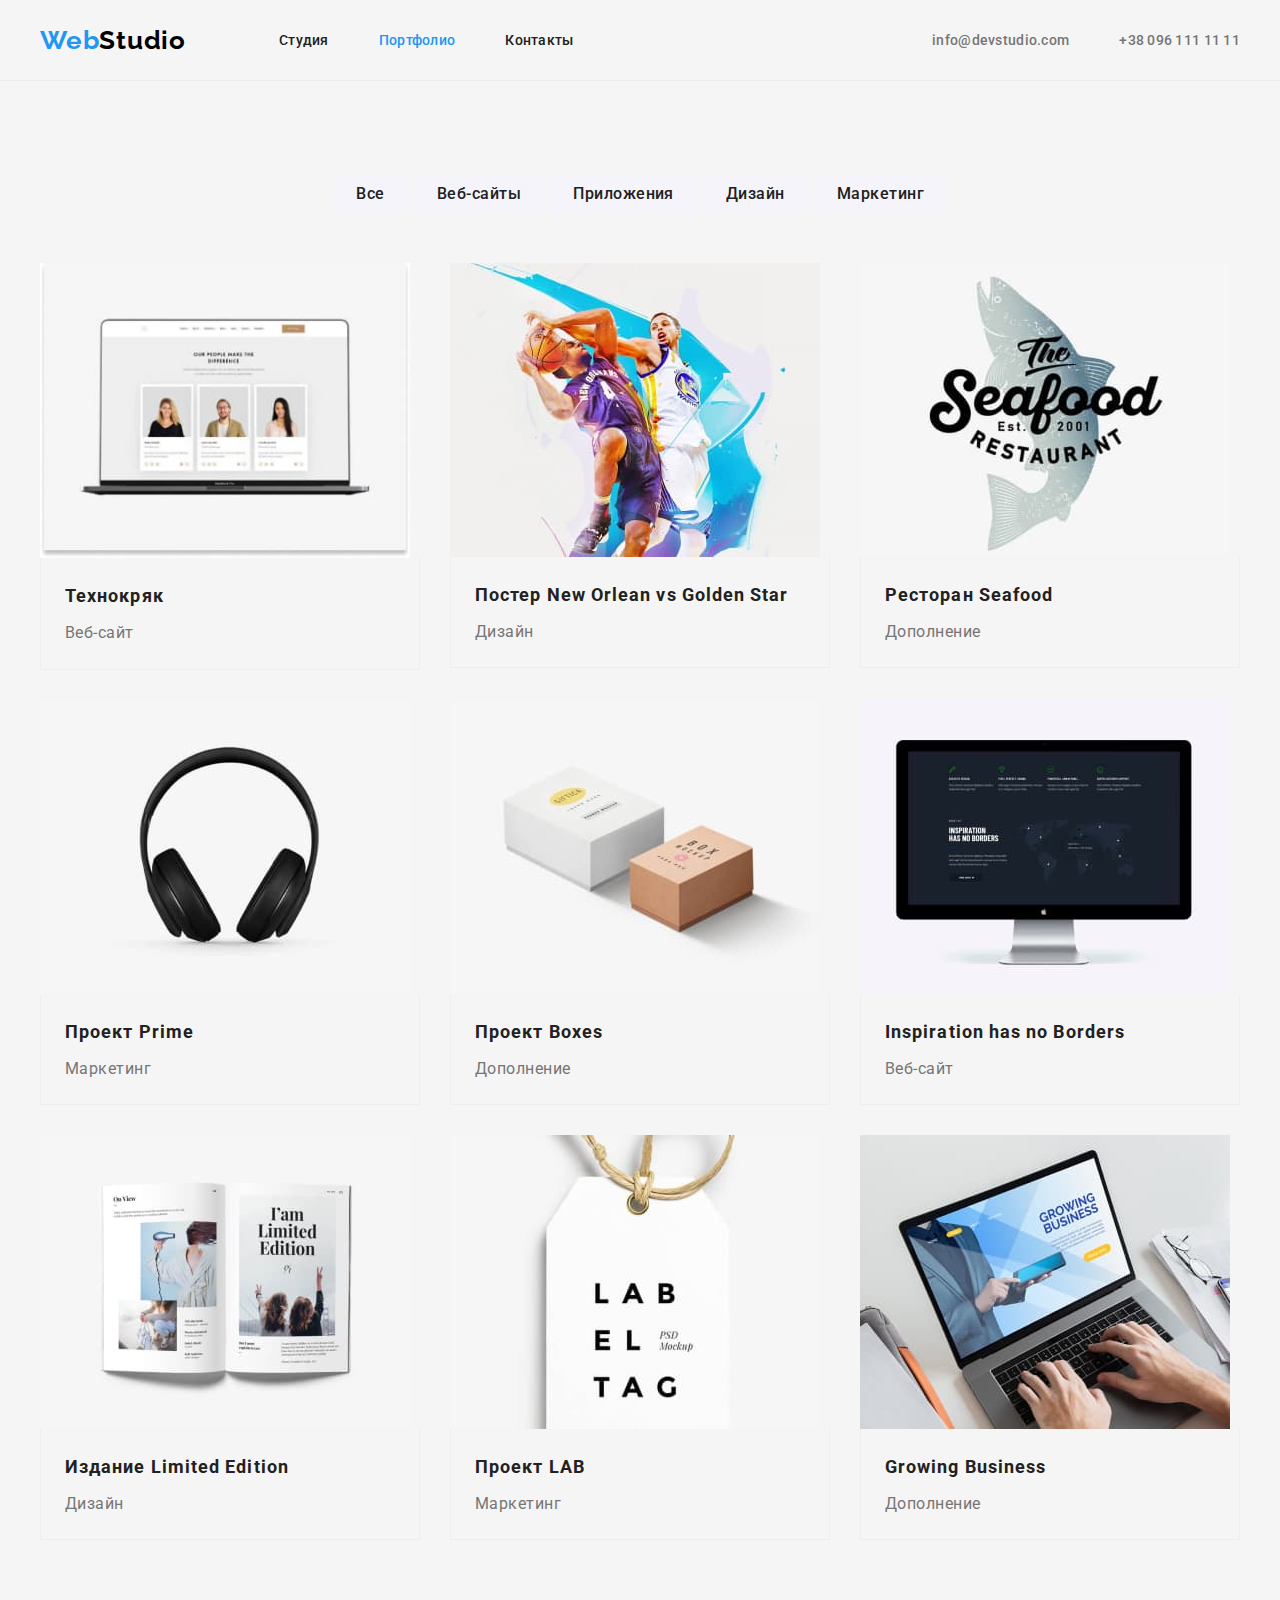
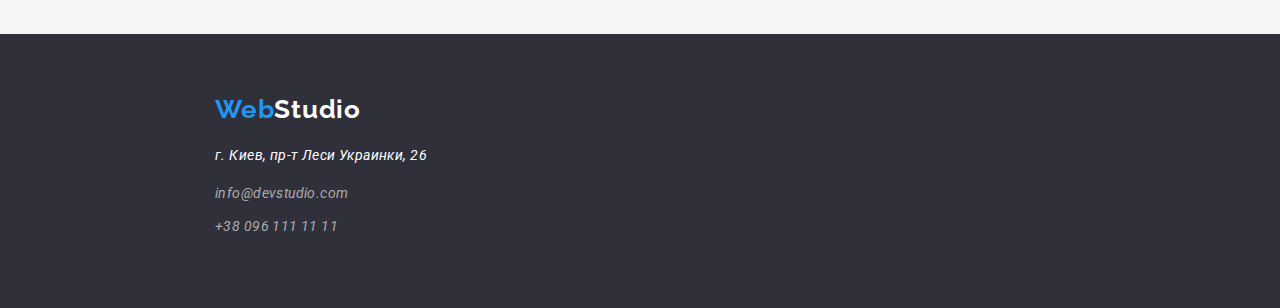
==== commit 8197a7e0: "добавил бордеры" ====
--- a/portfolio.html
+++ b/portfolio.html
@@ -18,7 +18,7 @@
   </head>
   <body class="page">
     <!--Шапка сайта-->
-    <header>
+    <header class="header">
       <div class="container main-nav">
         <nav class="nav">
           <a class="logo link" href="./index.html">
--- a/css/styles.css
+++ b/css/styles.css
@@ -8,6 +8,8 @@
   --secondary-background: #f5f4fa;
   --additional-background: #2f303a;
   --ligo-black: #000000;
+  --header-border-color: #ececec;
+  --card-border-color: #eeeeee;
   --address-element: rgba(255, 255, 255, 0.6);
   --card-set-gap: 30px;
 }
@@ -33,6 +35,10 @@
 
 .link {
   text-decoration: none;
+}
+
+.header {
+  border-bottom: 1px solid var(--header-border-color);
 }
 
 .container {
@@ -47,6 +53,7 @@
 .main-nav {
   display: flex;
   align-items: center;
+  /* border-bottom: 1px solid tomato; */
 }
 
 .nav {
@@ -257,6 +264,7 @@
   padding-bottom: 94px;
 
   background-color: var(--secondary-background);
+  background-color: tomato;
 }
 
 .team {
@@ -407,6 +415,9 @@
 
 .card-content {
   padding: 20px 24px;
+  border-right: 1px solid var(--card-border-color);
+  border-bottom: 1px solid var(--card-border-color);
+  border-left: 1px solid var(--card-border-color);
 }
 
 .portfolio-title {
